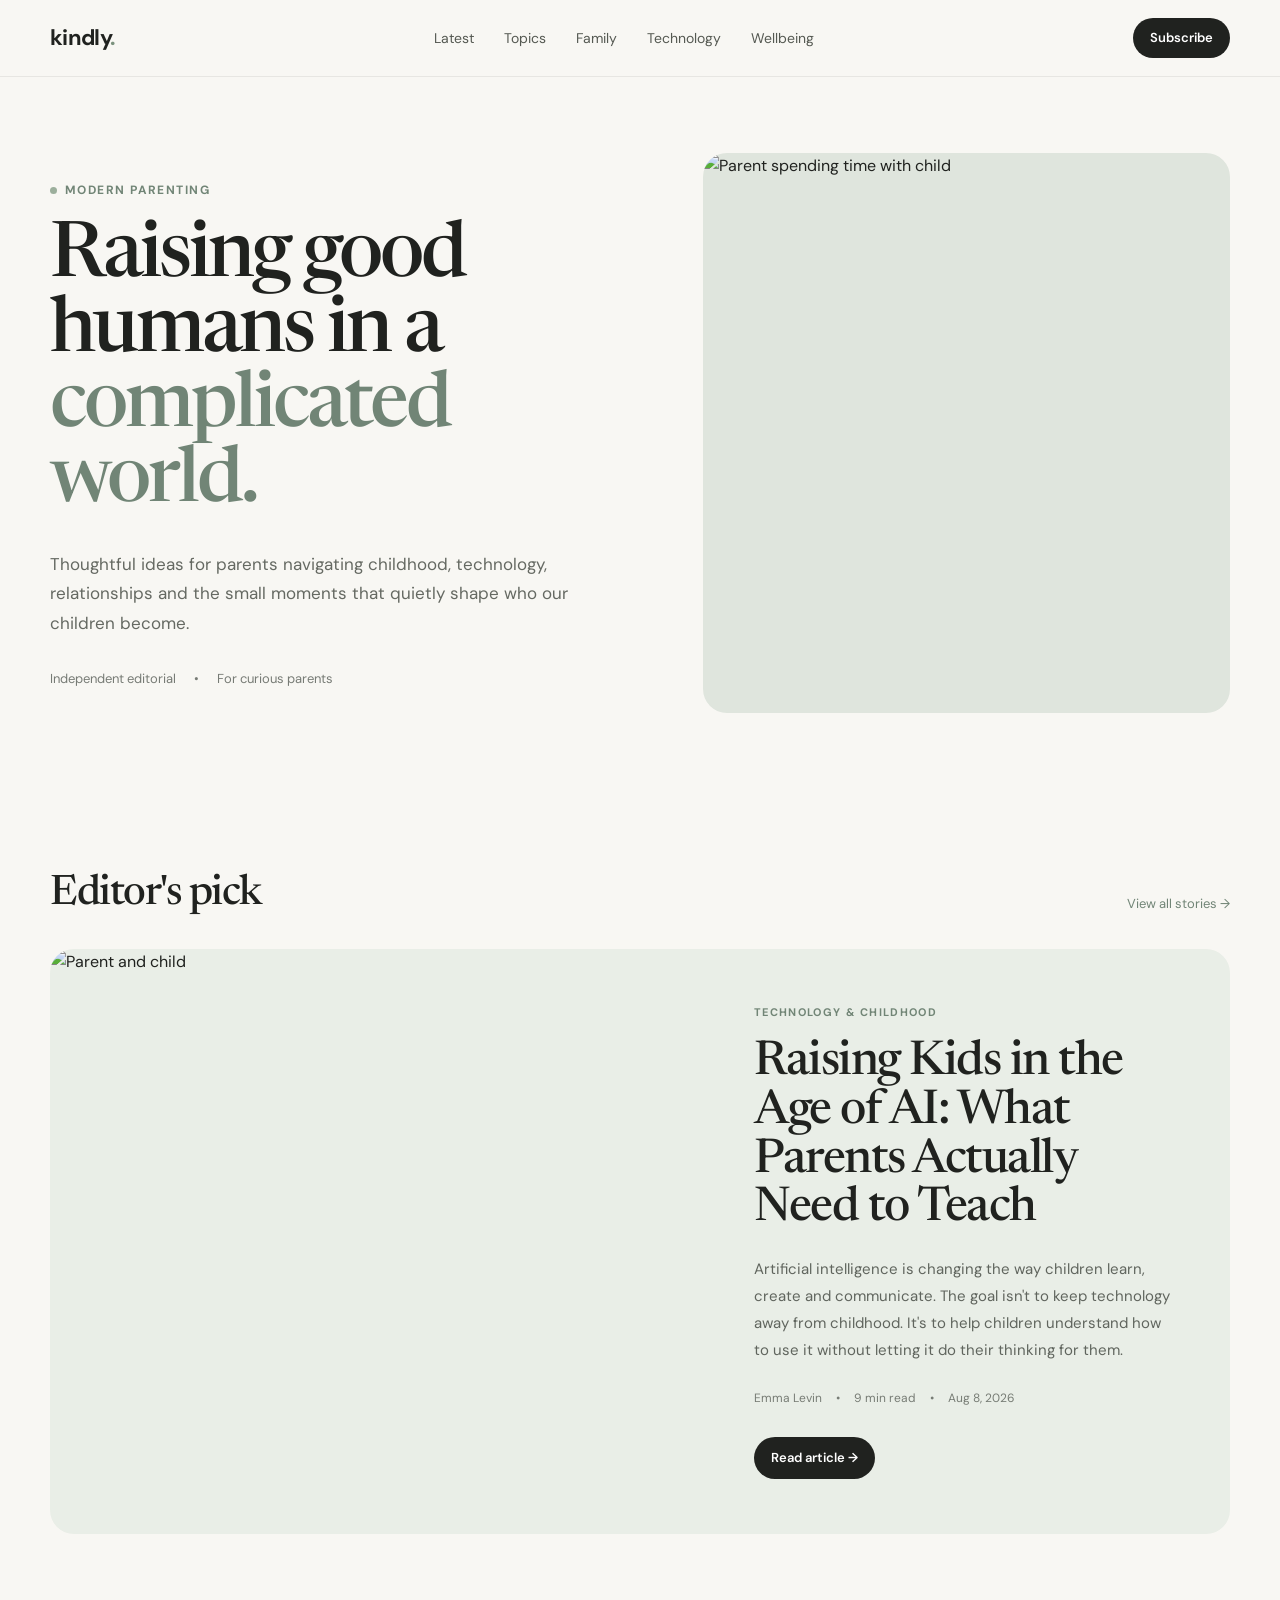
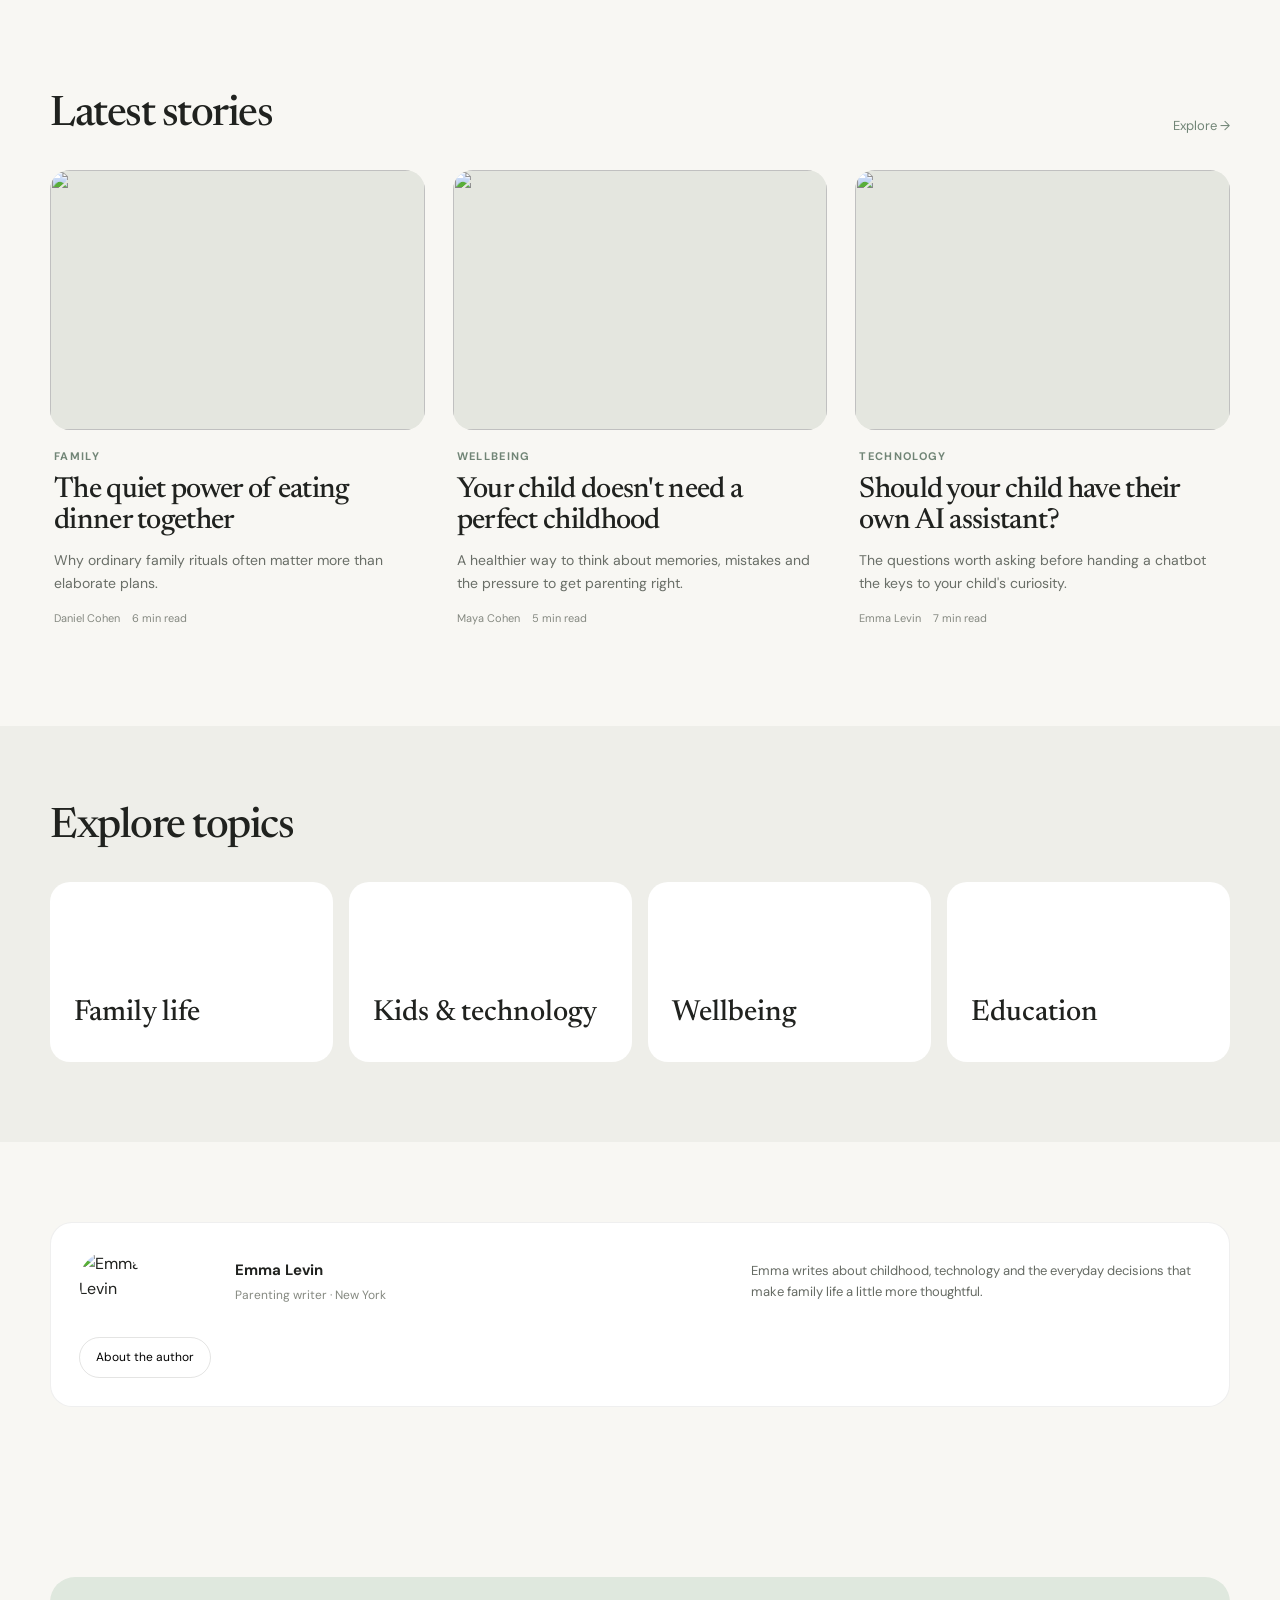
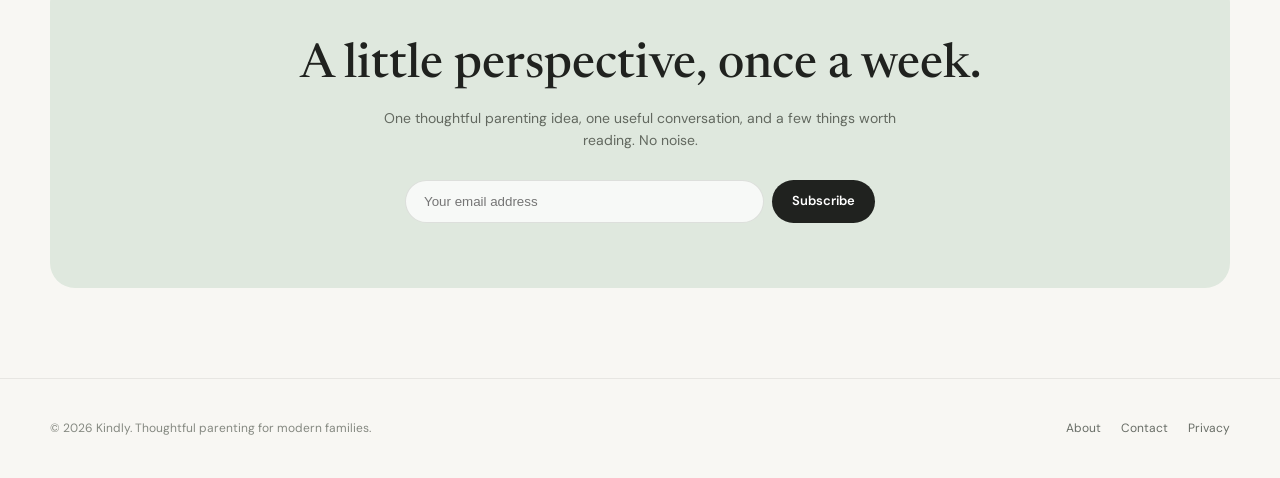
==== index.html @ 6611c7f2 "Update index.html" ====
<!DOCTYPE html>
<html lang="en">
<head>
<meta charset="UTF-8">
<meta name="viewport" content="width=device-width, initial-scale=1.0">

<title>Kindly — Modern Parenting</title>

<link rel="preconnect" href="https://fonts.googleapis.com">
<link rel="preconnect" href="https://fonts.gstatic.com" crossorigin>

<link href="https://fonts.googleapis.com/css2?family=DM+Sans:wght@400;500;600;700&family=Newsreader:opsz,wght@6..72,400;6..72,500;6..72,600&display=swap" rel="stylesheet">

<link rel="stylesheet" href="style.css" />

   
</head>

<body>

<!-- =====================================================
     HEADER
===================================================== -->

<header class="site-header">

    <div class="container header-inner">

        <a href="#" class="logo">
            kindly<span>.</span>
        </a>

        <nav class="main-nav">
            <a href="#latest">Latest</a>
            <a href="#topics">Topics</a>
            <a href="#family">Family</a>
            <a href="#technology">Technology</a>
            <a href="#wellbeing">Wellbeing</a>
        </nav>

        <div class="header-actions">

            <button class="subscribe-button"
                    onclick="document.querySelector('#newsletter').scrollIntoView({behavior:'smooth'})">
                Subscribe
            </button>

            <button class="menu-button" onclick="toggleMobileNav()" aria-label="Open navigation">
                ☰
            </button>

        </div>

    </div>

    <div class="mobile-nav" id="mobileNav">

        <div class="container">
            <a href="#latest">Latest</a>
            <a href="#topics">Topics</a>
            <a href="#family">Family</a>
            <a href="#technology">Technology</a>
            <a href="#wellbeing">Wellbeing</a>
        </div>

    </div>

</header>


<!-- =====================================================
     HERO
===================================================== -->

<main>

<section class="hero">

    <div class="container hero-grid">

        <div>

            <div class="eyebrow">
                Modern parenting
            </div>

            <h1>
                Raising good humans in a <em>complicated world.</em>
            </h1>

            <p class="hero-description">
                Thoughtful ideas for parents navigating childhood,
                technology, relationships and the small moments that
                quietly shape who our children become.
            </p>

            <div class="hero-meta">
                <span>Independent editorial</span>
                <span>•</span>
                <span>For curious parents</span>
            </div>

        </div>

        <div class="hero-image">

            <img
                src="https://images.unsplash.com/photo-1491013516836-7db643ee125a?auto=format&fit=crop&w=1200&q=85"
                alt="Parent spending time with child"
            >

        </div>

    </div>

</section>


<!-- =====================================================
     FEATURED
===================================================== -->

<section class="section" id="latest">

    <div class="container">

        <div class="section-header">

            <h2 class="section-title">
                Editor's pick
            </h2>

            <a href="#" class="section-link">
                View all stories →
            </a>

        </div>


        <article class="featured">

            <div class="featured-image">

                <img
                    src="https://images.unsplash.com/photo-1504159506876-f8338247a14a?auto=format&fit=crop&w=1200&q=85"
                    alt="Parent and child"
                >

            </div>

            <div class="featured-content">

                <div class="category">
                    Technology & Childhood
                </div>

                <h2>
                    Raising Kids in the Age of AI:
                    What Parents Actually Need to Teach
                </h2>

                <p>
                    Artificial intelligence is changing the way children
                    learn, create and communicate. The goal isn't to keep
                    technology away from childhood. It's to help children
                    understand how to use it without letting it do their
                    thinking for them.
                </p>

                <div class="article-meta">
                    <span>Emma Levin</span>
                    <span>•</span>
                    <span>9 min read</span>
                    <span>•</span>
                    <span>Aug 8, 2026</span>
                </div>

                <a href="#article" class="read-link">
                    Read article →
                </a>

            </div>

        </article>

    </div>

</section>


<!-- =====================================================
     LATEST ARTICLES
===================================================== -->

<section class="section">

    <div class="container">

        <div class="section-header">

            <h2 class="section-title">
                Latest stories
            </h2>

            <a href="#" class="section-link">
                Explore →
            </a>

        </div>


        <div class="article-grid">

            <article class="article-card">

                <div class="card-image">
                    <img
                        src="https://images.unsplash.com/photo-1472162072942-cd5147eb3902?auto=format&fit=crop&w=900&q=80"
                        alt=""
                    >
                </div>

                <div class="card-content">

                    <div class="category">
                        Family
                    </div>

                    <h3>
                        The quiet power of eating dinner together
                    </h3>

                    <p>
                        Why ordinary family rituals often matter more
                        than elaborate plans.
                    </p>

                    <div class="card-meta">
                        <span>Daniel Cohen</span>
                        <span>6 min read</span>
                    </div>

                </div>

            </article>


            <article class="article-card">

                <div class="card-image">
                    <img
                        src="https://images.unsplash.com/photo-1503454537195-1dcabb73ffb9?auto=format&fit=crop&w=900&q=80"
                        alt=""
                    >
                </div>

                <div class="card-content">

                    <div class="category">
                        Wellbeing
                    </div>

                    <h3>
                        Your child doesn't need a perfect childhood
                    </h3>

                    <p>
                        A healthier way to think about memories,
                        mistakes and the pressure to get parenting right.
                    </p>

                    <div class="card-meta">
                        <span>Maya Cohen</span>
                        <span>5 min read</span>
                    </div>

                </div>

            </article>


            <article class="article-card">

                <div class="card-image">
                    <img
                        src="https://images.unsplash.com/photo-1492725764893-90b379c2b6e7?auto=format&fit=crop&w=900&q=80"
                        alt=""
                    >
                </div>

                <div class="card-content">

                    <div class="category">
                        Technology
                    </div>

                    <h3>
                        Should your child have their own AI assistant?
                    </h3>

                    <p>
                        The questions worth asking before handing a
                        chatbot the keys to your child's curiosity.
                    </p>

                    <div class="card-meta">
                        <span>Emma Levin</span>
                        <span>7 min read</span>
                    </div>

                </div>

            </article>

        </div>

    </div>

</section>


<!-- =====================================================
     TOPICS
===================================================== -->

<section class="section topic-section" id="topics">

    <div class="container">

        <div class="section-header">

            <h2 class="section-title">
                Explore topics
            </h2>

        </div>

        <div class="topic-grid">

            <a href="#" class="topic" id="family">
                <h3>Family life</h3>
            </a>

            <a href="#" class="topic" id="technology">
                <h3>Kids & technology</h3>
            </a>

            <a href="#" class="topic" id="wellbeing">
                <h3>Wellbeing</h3>
            </a>

            <a href="#" class="topic">
                <h3>Education</h3>
            </a>

        </div>

    </div>

</section>


<!-- =====================================================
     AUTHOR
===================================================== -->

<section class="author-section">

    <div class="container">

        <div class="author-box">

            <img
                class="author-avatar"
                src="https://images.unsplash.com/photo-1494790108377-be9c29b29330?auto=format&fit=crop&w=200&q=80"
                alt="Emma Levin"
            >

            <div class="author-info">

                <strong>Emma Levin</strong>

                <span>
                    Parenting writer · New York
                </span>

            </div>

            <p>
                Emma writes about childhood, technology and the
                everyday decisions that make family life a little
                more thoughtful.
            </p>

            <button class="author-button">
                About the author
            </button>

        </div>

    </div>

</section>


<!-- =====================================================
     NEWSLETTER
===================================================== -->

<section class="newsletter" id="newsletter">

    <div class="container">

        <div class="newsletter-box">

            <h2>
                A little perspective,
                once a week.
            </h2>

            <p>
                One thoughtful parenting idea, one useful conversation,
                and a few things worth reading. No noise.
            </p>

            <form class="newsletter-form"
                  onsubmit="subscribe(event)">

                <input
                    type="email"
                    placeholder="Your email address"
                    required
                >

                <button type="submit">
                    Subscribe
                </button>

            </form>

        </div>

    </div>

</section>



</main>


<!-- =====================================================
     FOOTER
===================================================== -->

<footer>

    <div class="container footer-inner">

        <span>
            © 2026 Kindly. Thoughtful parenting for modern families.
        </span>

        <div class="footer-links">
            <a href="#">About</a>
            <a href="#">Contact</a>
            <a href="#">Privacy</a>
        </div>

    </div>

</footer>

<script>

/* =========================================================
   MOBILE NAV
========================================================= */

function toggleMobileNav() {

    const nav = document.getElementById("mobileNav");

    if (nav.style.display === "block") {
        nav.style.display = "none";
    } else {
        nav.style.display = "block";
    }
}


/* Close mobile navigation after clicking */

document.querySelectorAll(".mobile-nav a").forEach(link => {

    link.addEventListener("click", () => {

        document.getElementById("mobileNav").style.display = "none";

    });

});


/* =========================================================
   NEWSLETTER
========================================================= */

function subscribe(event) {

    event.preventDefault();

    const email = event.target.querySelector("input").value;

    if (!email) return;

    alert(
        "You're on the list. Welcome to Kindly."
    );

    event.target.reset();

}


/* =========================================================
   ARTICLE NAVIGATION
========================================================= */

document.querySelectorAll('a[href="#article"]').forEach(link => {

    link.addEventListener("click", event => {

        event.preventDefault();

        document.querySelector("#article").scrollIntoView({
            behavior: "smooth"
        });

    });

});


/* =========================================================
   HEADER SHADOW
========================================================= */

window.addEventListener("scroll", () => {

    const header = document.querySelector(".site-header");

    if (window.scrollY > 10) {

        header.style.boxShadow =
            "0 8px 30px rgba(25,30,25,.05)";

    } else {

        header.style.boxShadow = "none";

    }

});

</script>

</body>
</html>
---- style.css ----
/* =========================================================
   RESET
========================================================= */

* {
    box-sizing: border-box;
    margin: 0;
    padding: 0;
}

html {
    scroll-behavior: smooth;
}

body {
    background: #f8f7f3;
    color: #20221f;
    font-family: "DM Sans", sans-serif;
    line-height: 1.6;
}

img {
    display: block;
    width: 100%;
}

a {
    color: inherit;
    text-decoration: none;
}

button {
    font: inherit;
}

.container {
    width: min(1180px, calc(100% - 48px));
    margin: 0 auto;
}

/* =========================================================
   HEADER
========================================================= */

.site-header {
    position: sticky;
    top: 0;
    z-index: 1000;

    width: 100%;

    background: rgba(248, 247, 243, .94);
    backdrop-filter: blur(18px);
    -webkit-backdrop-filter: blur(18px);

    border-bottom: 1px solid rgba(32, 34, 31, .08);
}

.header-inner {
    min-height: 76px;

    display: flex;
    align-items: center;
    justify-content: space-between;
    gap: 30px;
}

.logo {
    font-size: 22px;
    font-weight: 700;
    letter-spacing: -0.7px;
    flex-shrink: 0;
}

.logo span {
    color: #7b927d;
}

.main-nav {
    display: flex;
    align-items: center;
    justify-content: center;
    gap: 30px;
}

.main-nav a {
    font-size: 14px;
    color: #555952;
    transition: color .2s ease;
}

.main-nav a:hover {
    color: #20221f;
}

.header-actions {
    display: flex;
    align-items: center;
    gap: 10px;
}

.subscribe-button {
    border: 0;
    background: #20221f;
    color: white;

    padding: 10px 17px;
    border-radius: 999px;

    font-size: 13px;
    font-weight: 600;

    cursor: pointer;
}

.menu-button {
    display: none;

    width: 42px;
    height: 42px;

    border: 1px solid rgba(32,34,31,.12);
    background: white;
    border-radius: 50%;

    cursor: pointer;
}

/* =========================================================
   MOBILE NAV
========================================================= */

.mobile-nav {
    display: none;

    padding: 12px 0 20px;
    border-top: 1px solid rgba(32,34,31,.06);
}

.mobile-nav a {
    display: block;
    padding: 12px 0;

    font-size: 15px;
    color: #4e524d;

    border-bottom: 1px solid rgba(32,34,31,.06);
}

/* =========================================================
   HERO
========================================================= */

.hero {
    padding: 76px 0 80px;
}

.hero-grid {
    display: grid;
    grid-template-columns: 1.05fr .95fr;
    gap: 70px;
    align-items: center;
}

.eyebrow {
    display: inline-flex;
    align-items: center;
    gap: 8px;

    color: #718576;
    font-size: 12px;
    font-weight: 700;
    letter-spacing: .12em;
    text-transform: uppercase;

    margin-bottom: 20px;
}

.eyebrow::before {
    content: "";
    width: 7px;
    height: 7px;
    background: #9caf9c;
    border-radius: 50%;
}

.hero h1 {
    max-width: 700px;

    font-family: "Newsreader", serif;
    font-size: clamp(52px, 6vw, 82px);
    line-height: .98;
    font-weight: 500;
    letter-spacing: -3px;
}

.hero h1 em {
    color: #718576;
    font-style: normal;
}

.hero-description {
    max-width: 570px;

    margin-top: 28px;

    color: #656962;
    font-size: 17px;
    line-height: 1.75;
}

.hero-meta {
    display: flex;
    align-items: center;
    gap: 18px;

    margin-top: 30px;
}

.hero-meta span {
    font-size: 13px;
    color: #777b75;
}

.hero-image {
    height: 560px;
    overflow: hidden;
    border-radius: 24px;
    background: #dfe5dd;
}

.hero-image img {
    width: 100%;
    height: 100%;
    object-fit: cover;
}

/* =========================================================
   SECTION
========================================================= */

.section {
    padding: 80px 0;
}

.section-header {
    display: flex;
    justify-content: space-between;
    align-items: end;

    margin-bottom: 34px;
}

.section-title {
    font-family: "Newsreader", serif;
    font-size: 42px;
    line-height: 1;
    font-weight: 500;
    letter-spacing: -1.5px;
}

.section-link {
    font-size: 13px;
    color: #718576;
}

/* =========================================================
   FEATURED ARTICLE
========================================================= */

.featured {
    display: grid;
    grid-template-columns: 1.1fr .9fr;

    background: #e9eee7;
    border-radius: 24px;
    overflow: hidden;
}

.featured-image {
    min-height: 470px;
}

.featured-image img {
    width: 100%;
    height: 100%;
    object-fit: cover;
}

.featured-content {
    padding: 55px;
    display: flex;
    flex-direction: column;
    justify-content: center;
}

.category {
    color: #718576;

    font-size: 11px;
    font-weight: 700;
    letter-spacing: .12em;
    text-transform: uppercase;
}

.featured-content h2 {
    margin-top: 17px;

    font-family: "Newsreader", serif;
    font-size: 48px;
    line-height: 1.02;
    font-weight: 500;
    letter-spacing: -1.5px;
}

.featured-content p {
    margin-top: 22px;

    color: #60655e;
    font-size: 15px;
    line-height: 1.8;
}

.article-meta {
    display: flex;
    align-items: center;
    gap: 14px;

    margin-top: 25px;

    font-size: 12px;
    color: #777c75;
}

.read-link {
    display: inline-flex;
    align-items: center;

    margin-top: 28px;

    width: fit-content;

    padding: 11px 17px;

    background: #20221f;
    color: white;

    border-radius: 999px;

    font-size: 13px;
    font-weight: 600;
}

/* =========================================================
   ARTICLE GRID
========================================================= */

.article-grid {
    display: grid;
    grid-template-columns: repeat(3, 1fr);
    gap: 28px;
}

.article-card {
    cursor: pointer;
}

.card-image {
    height: 260px;

    overflow: hidden;
    border-radius: 20px;

    background: #e4e6df;
}

.card-image img {
    height: 100%;
    object-fit: cover;

    transition: transform .45s ease;
}

.article-card:hover .card-image img {
    transform: scale(1.035);
}

.card-content {
    padding: 18px 4px;
}

.card-content h3 {
    margin-top: 9px;

    font-family: "Newsreader", serif;
    font-size: 29px;
    line-height: 1.08;
    font-weight: 500;
    letter-spacing: -.7px;
}

.card-content p {
    margin-top: 11px;

    color: #696e67;
    font-size: 14px;
    line-height: 1.7;
}

.card-meta {
    display: flex;
    gap: 12px;

    margin-top: 14px;

    color: #858981;
    font-size: 11px;
}

/* =========================================================
   TOPICS
========================================================= */

.topic-section {
    background: #eeeee9;
}

.topic-grid {
    display: grid;
    grid-template-columns: repeat(4, 1fr);
    gap: 16px;
}

.topic {
    min-height: 180px;

    display: flex;
    align-items: end;

    padding: 24px;

    border-radius: 20px;

    background: white;

    transition:
        transform .2s ease,
        box-shadow .2s ease;
}

.topic:hover {
    transform: translateY(-3px);
    box-shadow: 0 12px 30px rgba(30,35,30,.07);
}

.topic h3 {
    font-family: "Newsreader", serif;
    font-size: 29px;
    font-weight: 500;
}

/* =========================================================
   AUTHOR STRIP
========================================================= */

.author-section {
    padding: 80px 0;
}

.author-box {
    display: grid;
    grid-template-columns: auto 1fr auto;

    align-items: center;
    gap: 24px;

    padding: 28px;

    background: white;
    border: 1px solid rgba(32,34,31,.07);

    border-radius: 22px;
}

.author-avatar {
    width: 62px;
    height: 62px;

    border-radius: 50%;

    object-fit: cover;
}

.author-info strong {
    display: block;

    font-size: 15px;
}

.author-info span {
    display: block;

    margin-top: 4px;

    color: #858981;
    font-size: 12px;
}

.author-box p {
    max-width: 450px;

    color: #666b64;
    font-size: 13px;
}

.author-button {
    padding: 10px 16px;

    border: 1px solid rgba(32,34,31,.12);
    background: transparent;

    border-radius: 999px;

    font-size: 12px;
}

/* =========================================================
   NEWSLETTER
========================================================= */

.newsletter {
    padding: 90px 0;
}

.newsletter-box {
    padding: 65px;

    background: #dfe8de;

    border-radius: 25px;

    text-align: center;
}

.newsletter-box h2 {
    font-family: "Newsreader", serif;
    font-size: 48px;
    line-height: 1;
    font-weight: 500;
}

.newsletter-box p {
    max-width: 520px;

    margin: 17px auto 0;

    color: #62685f;
    font-size: 14px;
}

.newsletter-form {
    max-width: 470px;

    display: flex;
    gap: 8px;

    margin: 28px auto 0;
}

.newsletter-form input {
    flex: 1;

    min-width: 0;

    border: 1px solid rgba(32,34,31,.12);

    background: rgba(255,255,255,.75);

    border-radius: 999px;

    padding: 13px 18px;

    outline: none;
}

.newsletter-form button {
    border: 0;

    padding: 0 20px;

    background: #20221f;
    color: white;

    border-radius: 999px;

    font-size: 13px;
    font-weight: 600;

    cursor: pointer;
}

/* =========================================================
   FOOTER
========================================================= */

footer {
    padding: 40px 0;

    border-top: 1px solid rgba(32,34,31,.08);
}

.footer-inner {
    display: flex;
    justify-content: space-between;
    align-items: center;
}

.footer-inner span {
    color: #858981;
    font-size: 12px;
}

.footer-links {
    display: flex;
    gap: 20px;
}

.footer-links a {
    color: #686d66;
    font-size: 12px;
}

/* =========================================================
   ARTICLE PAGE
========================================================= */

.article-page {
    max-width: 860px;
    margin: 0 auto;

    padding: 80px 0 100px;
}

.article-header {
    text-align: center;
}

.article-header h1 {
    margin-top: 18px;

    font-family: "Newsreader", serif;
    font-size: clamp(48px, 7vw, 76px);
    line-height: .98;
    font-weight: 500;

    letter-spacing: -2.5px;
}

.article-subtitle {
    max-width: 680px;

    margin: 24px auto 0;

    color: #666b64;

    font-size: 18px;
    line-height: 1.75;
}

.article-byline {
    display: flex;
    align-items: center;
    justify-content: center;

    gap: 12px;

    margin-top: 30px;
}

.article-byline img {
    width: 40px;
    height: 40px;

    border-radius: 50%;
    object-fit: cover;
}

.article-byline-text {
    text-align: left;
}

.article-byline-text strong {
    display: block;
    font-size: 13px;
}

.article-byline-text span {
    display: block;
    color: #858981;
    font-size: 11px;
}

.article-hero {
    height: 520px;

    margin-top: 55px;

    overflow: hidden;

    border-radius: 25px;
}

.article-hero img {
    width: 100%;
    height: 100%;
    object-fit: cover;
}

.article-body {
    max-width: 690px;
    margin: 65px auto 0;
}

.article-body p {
    margin-bottom: 27px;

    font-size: 17px;
    line-height: 1.9;

    color: #3e423d;
}

.article-body h2 {
    margin: 60px 0 22px;

    font-family: "Newsreader", serif;
    font-size: 39px;
    line-height: 1.05;
    font-weight: 500;
}

.article-body h3 {
    margin: 38px 0 14px;

    font-size: 19px;
}

.article-body ul {
    margin: 22px 0 30px;
    padding-left: 22px;
}

.article-body li {
    margin: 10px 0;

    font-size: 16px;
    line-height: 1.75;
}

.pull-quote {
    margin: 50px -50px;

    padding: 35px 40px;

    border-top: 1px solid #cfd4cd;
    border-bottom: 1px solid #cfd4cd;

    font-family: "Newsreader", serif;
    font-size: 32px;
    line-height: 1.25;

    color: #647866;
}

.tip-box {
    margin: 40px 0;

    padding: 28px;

    background: #edf1eb;

    border-radius: 18px;
}

.tip-box strong {
    display: block;

    margin-bottom: 9px;

    font-size: 13px;
    color: #5f7562;

    text-transform: uppercase;
    letter-spacing: .08em;
}

.tip-box p {
    margin: 0;

    font-size: 15px;
}

.age-grid {
    display: grid;
    grid-template-columns: repeat(3, 1fr);
    gap: 14px;

    margin: 28px 0 40px;
}

.age-card {
    padding: 20px;

    background: #f1f1ed;

    border-radius: 17px;
}

.age-card strong {
    display: block;
    margin-bottom: 8px;
}

.age-card p {
    margin: 0;

    font-size: 13px;
    line-height: 1.65;
}

.article-end {
    margin-top: 70px;
    padding-top: 35px;

    border-top: 1px solid #d7dad4;

    color: #72776f;
    font-size: 13px;
}

/* =========================================================
   RELATED
========================================================= */

.related {
    margin-top: 80px;
    padding-top: 50px;

    border-top: 1px solid rgba(32,34,31,.08);
}

.related h2 {
    font-family: "Newsreader", serif;
    font-size: 36px;
    font-weight: 500;
}

.related-grid {
    display: grid;
    grid-template-columns: repeat(2, 1fr);
    gap: 25px;

    margin-top: 25px;
}

/* =========================================================
   RESPONSIVE
========================================================= */

@media (max-width: 900px) {

    .container {
        width: min(100% - 32px, 700px);
    }

    .main-nav {
        display: none;
    }

    .menu-button {
        display: block;
    }

    .hero {
        padding: 55px 0;
    }

    .hero-grid {
        grid-template-columns: 1fr;
        gap: 35px;
    }

    .hero h1 {
        letter-spacing: -2px;
    }

    .hero-image {
        height: 420px;
    }

    .featured {
        grid-template-columns: 1fr;
    }

    .featured-image {
        min-height: 340px;
    }

    .featured-content {
        padding: 35px;
    }

    .article-grid {
        grid-template-columns: 1fr 1fr;
    }

    .topic-grid {
        grid-template-columns: 1fr 1fr;
    }

    .author-box {
        grid-template-columns: auto 1fr;
    }

    .author-button {
        grid-column: 2;
        width: fit-content;
    }

    .article-page {
        width: min(100% - 32px, 700px);
        padding-top: 55px;
    }

    .article-hero {
        height: 400px;
    }

    .pull-quote {
        margin-left: 0;
        margin-right: 0;
    }
}

@media (max-width: 600px) {

    .header-inner {
        min-height: 68px;
    }

    .subscribe-button {
        display: none;
    }

    .hero h1 {
        font-size: 53px;
    }

    .hero-description {
        font-size: 15px;
    }

    .hero-image {
        height: 330px;
        border-radius: 20px;
    }

    .section {
        padding: 60px 0;
    }

    .section-title {
        font-size: 36px;
    }

    .featured-content {
        padding: 28px;
    }

    .featured-content h2 {
        font-size: 39px;
    }

    .article-grid {
        grid-template-columns: 1fr;
    }

    .card-image {
        height: 280px;
    }

    .topic-grid {
        grid-template-columns: 1fr;
    }

    .topic {
        min-height: 140px;
    }

    .author-box {
        grid-template-columns: auto 1fr;
    }

    .author-box p {
        grid-column: 1 / -1;
    }

    .newsletter-box {
        padding: 40px 22px;
    }

    .newsletter-box h2 {
        font-size: 39px;
    }

    .newsletter-form {
        flex-direction: column;
    }

    .newsletter-form input,
    .newsletter-form button {
        min-height: 46px;
    }

    .footer-inner {
        flex-direction: column;
        gap: 18px;
    }

    .article-header h1 {
        font-size: 48px;
        letter-spacing: -1.7px;
    }

    .article-subtitle {
        font-size: 16px;
    }

    .article-hero {
        height: 300px;
        margin-top: 40px;
        border-radius: 20px;
    }

    .article-body {
        margin-top: 45px;
    }

    .article-body p {
        font-size: 16px;
    }

    .article-body h2 {
        font-size: 34px;
        margin-top: 48px;
    }

    .pull-quote {
        font-size: 27px;
        padding: 28px 0;
    }

    .age-grid {
        grid-template-columns: 1fr;
    }

    .related-grid {
        grid-template-columns: 1fr;
    }
}
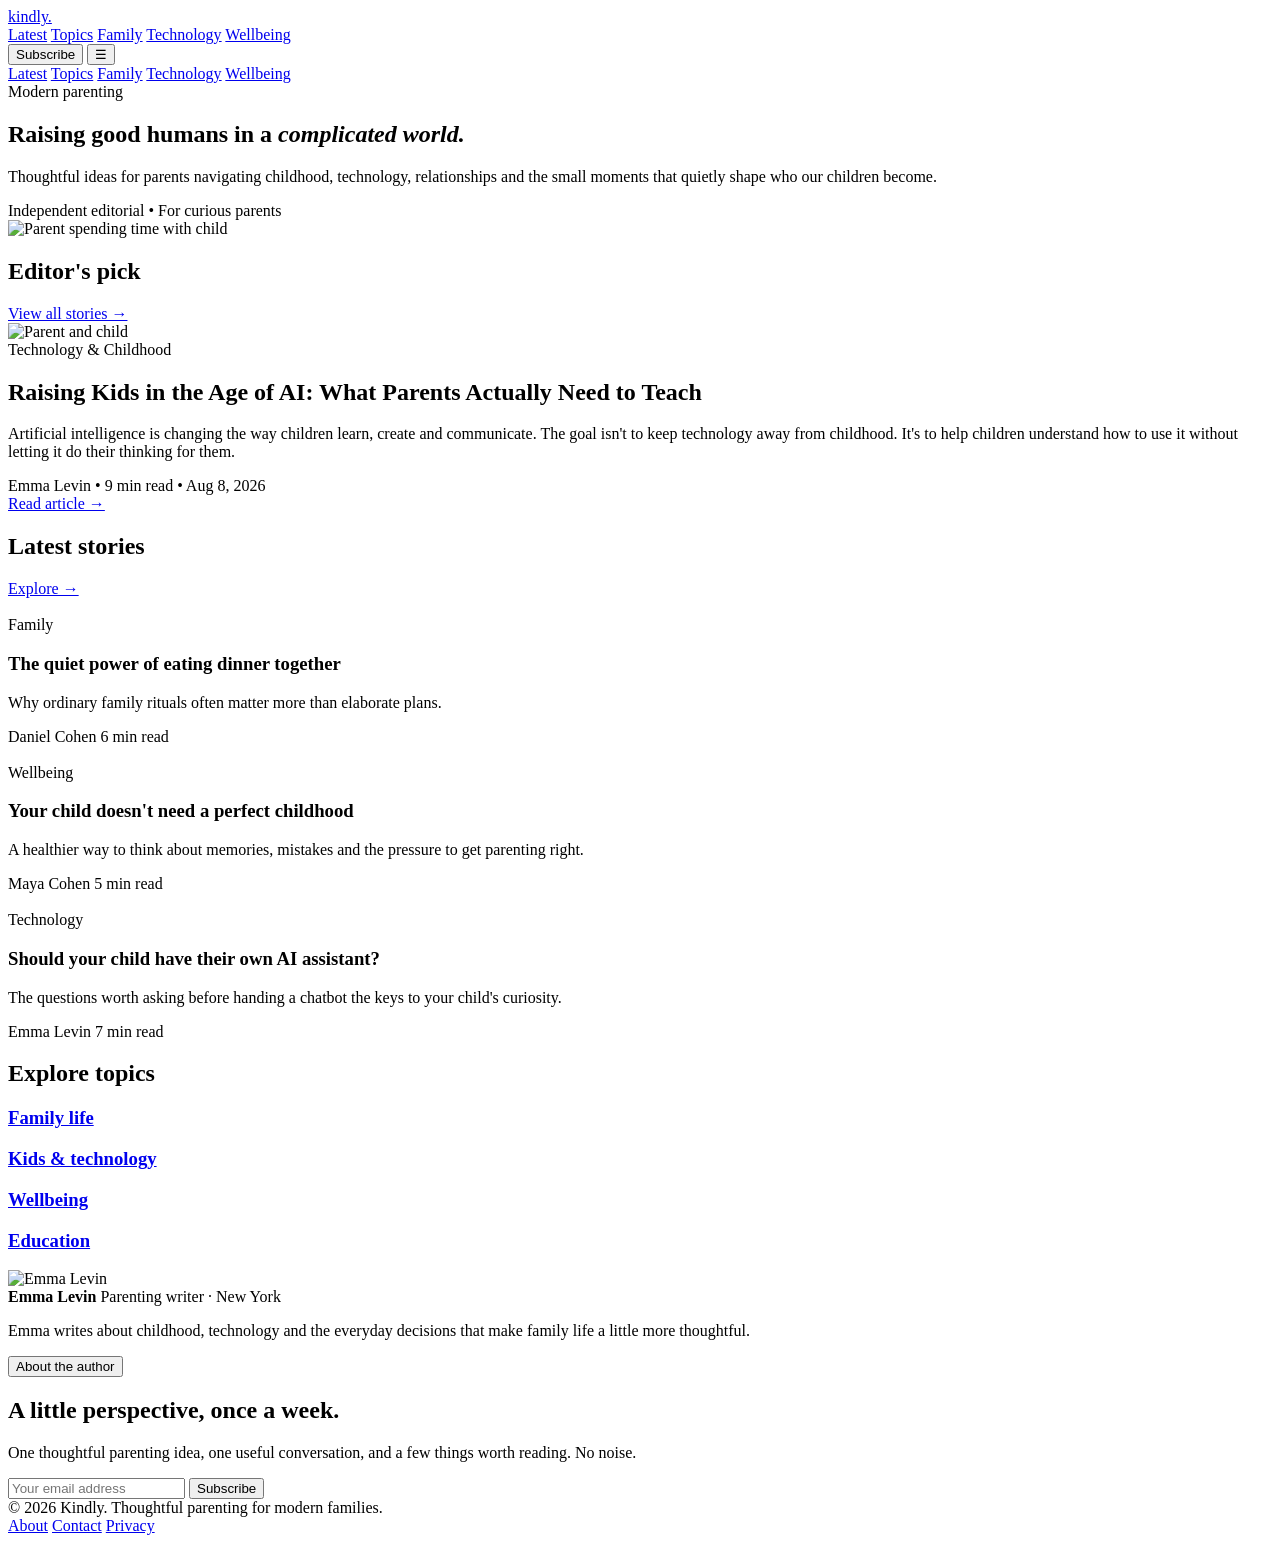
==== commit 9719900c: "Update index.html" ====
--- a/index.html
+++ b/index.html
@@ -11,7 +11,8 @@
 
 <link href="https://fonts.googleapis.com/css2?family=DM+Sans:wght@400;500;600;700&family=Newsreader:opsz,wght@6..72,400;6..72,500;6..72,600&display=swap" rel="stylesheet">
 
-<link rel="stylesheet" href="style.css" />
+<link rel="stylesheet" href="global.css" />
+<link rel="stylesheet" href="blog.css" />
 
    
 </head>
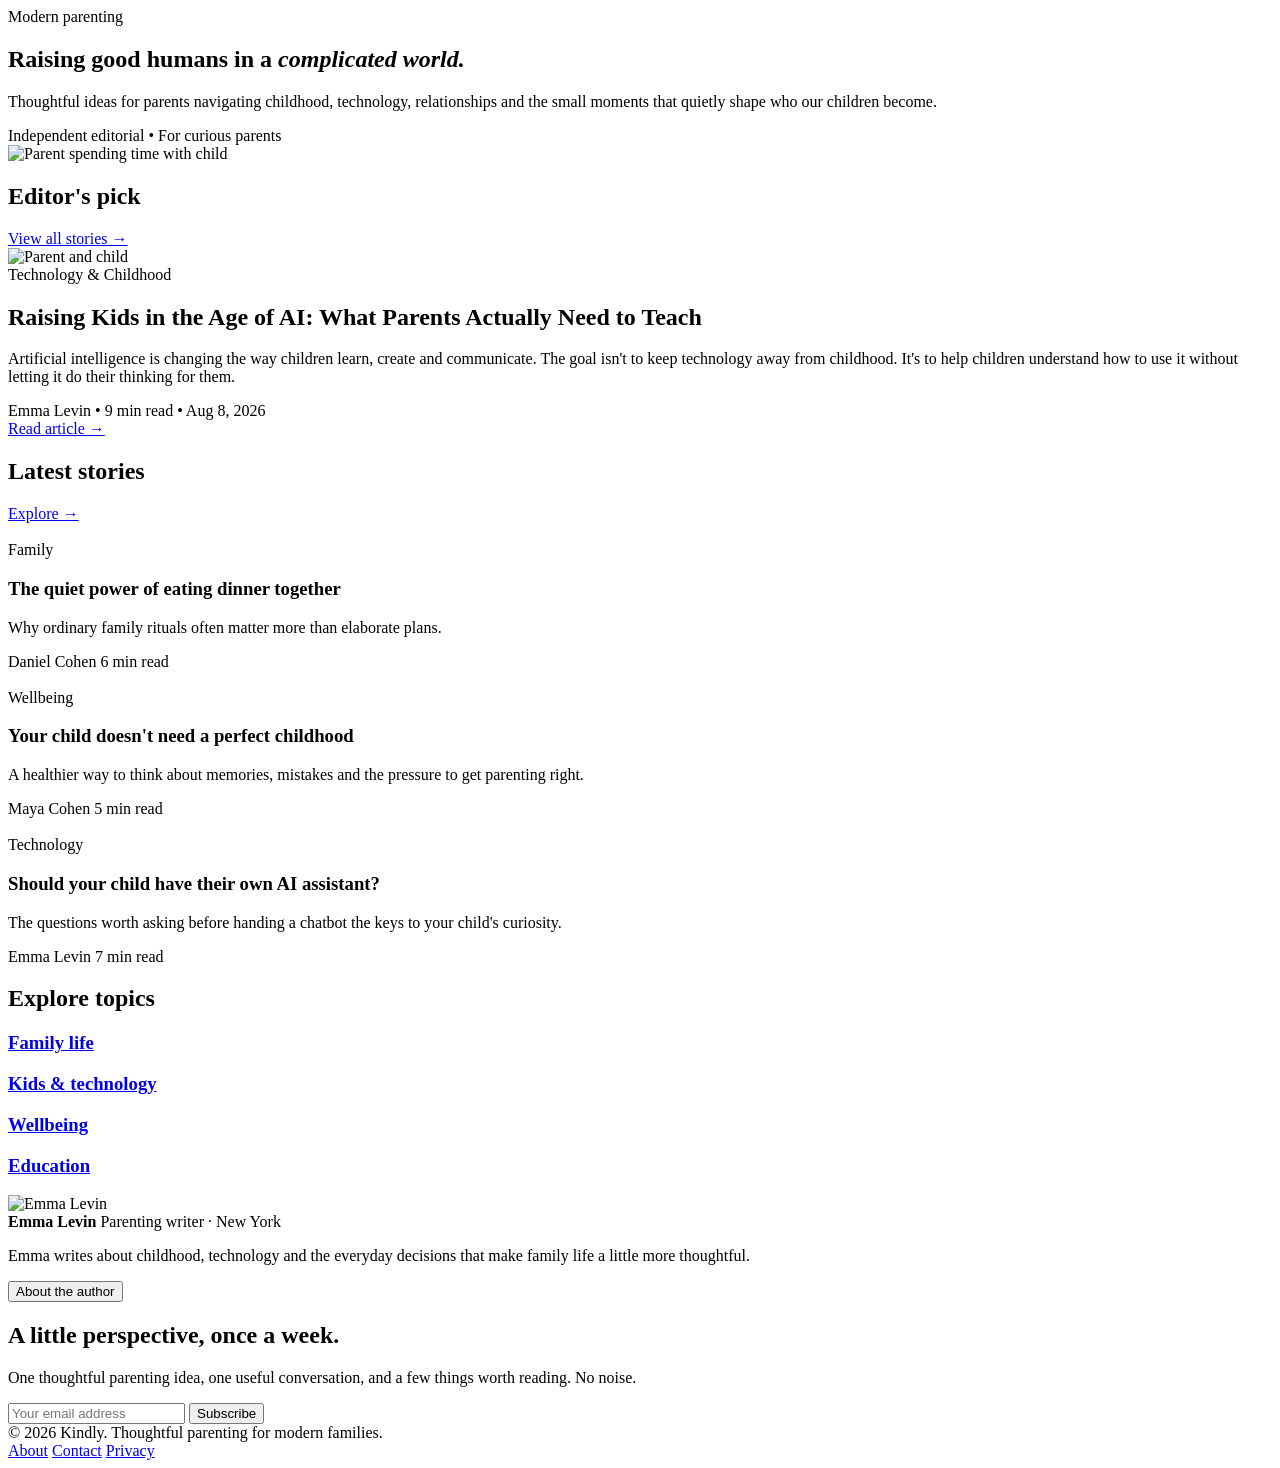
==== commit 7a90ba0e: "Update index.html" ====
--- a/index.html
+++ b/index.html
@@ -23,50 +23,7 @@
      HEADER
 ===================================================== -->
 
-<header class="site-header">
-
-    <div class="container header-inner">
-
-        <a href="#" class="logo">
-            kindly<span>.</span>
-        </a>
-
-        <nav class="main-nav">
-            <a href="#latest">Latest</a>
-            <a href="#topics">Topics</a>
-            <a href="#family">Family</a>
-            <a href="#technology">Technology</a>
-            <a href="#wellbeing">Wellbeing</a>
-        </nav>
-
-        <div class="header-actions">
-
-            <button class="subscribe-button"
-                    onclick="document.querySelector('#newsletter').scrollIntoView({behavior:'smooth'})">
-                Subscribe
-            </button>
-
-            <button class="menu-button" onclick="toggleMobileNav()" aria-label="Open navigation">
-                ☰
-            </button>
-
-        </div>
-
-    </div>
-
-    <div class="mobile-nav" id="mobileNav">
-
-        <div class="container">
-            <a href="#latest">Latest</a>
-            <a href="#topics">Topics</a>
-            <a href="#family">Family</a>
-            <a href="#technology">Technology</a>
-            <a href="#wellbeing">Wellbeing</a>
-        </div>
-
-    </div>
-
-</header>
+<div id="site-header"></div>
 
 
 <!-- =====================================================
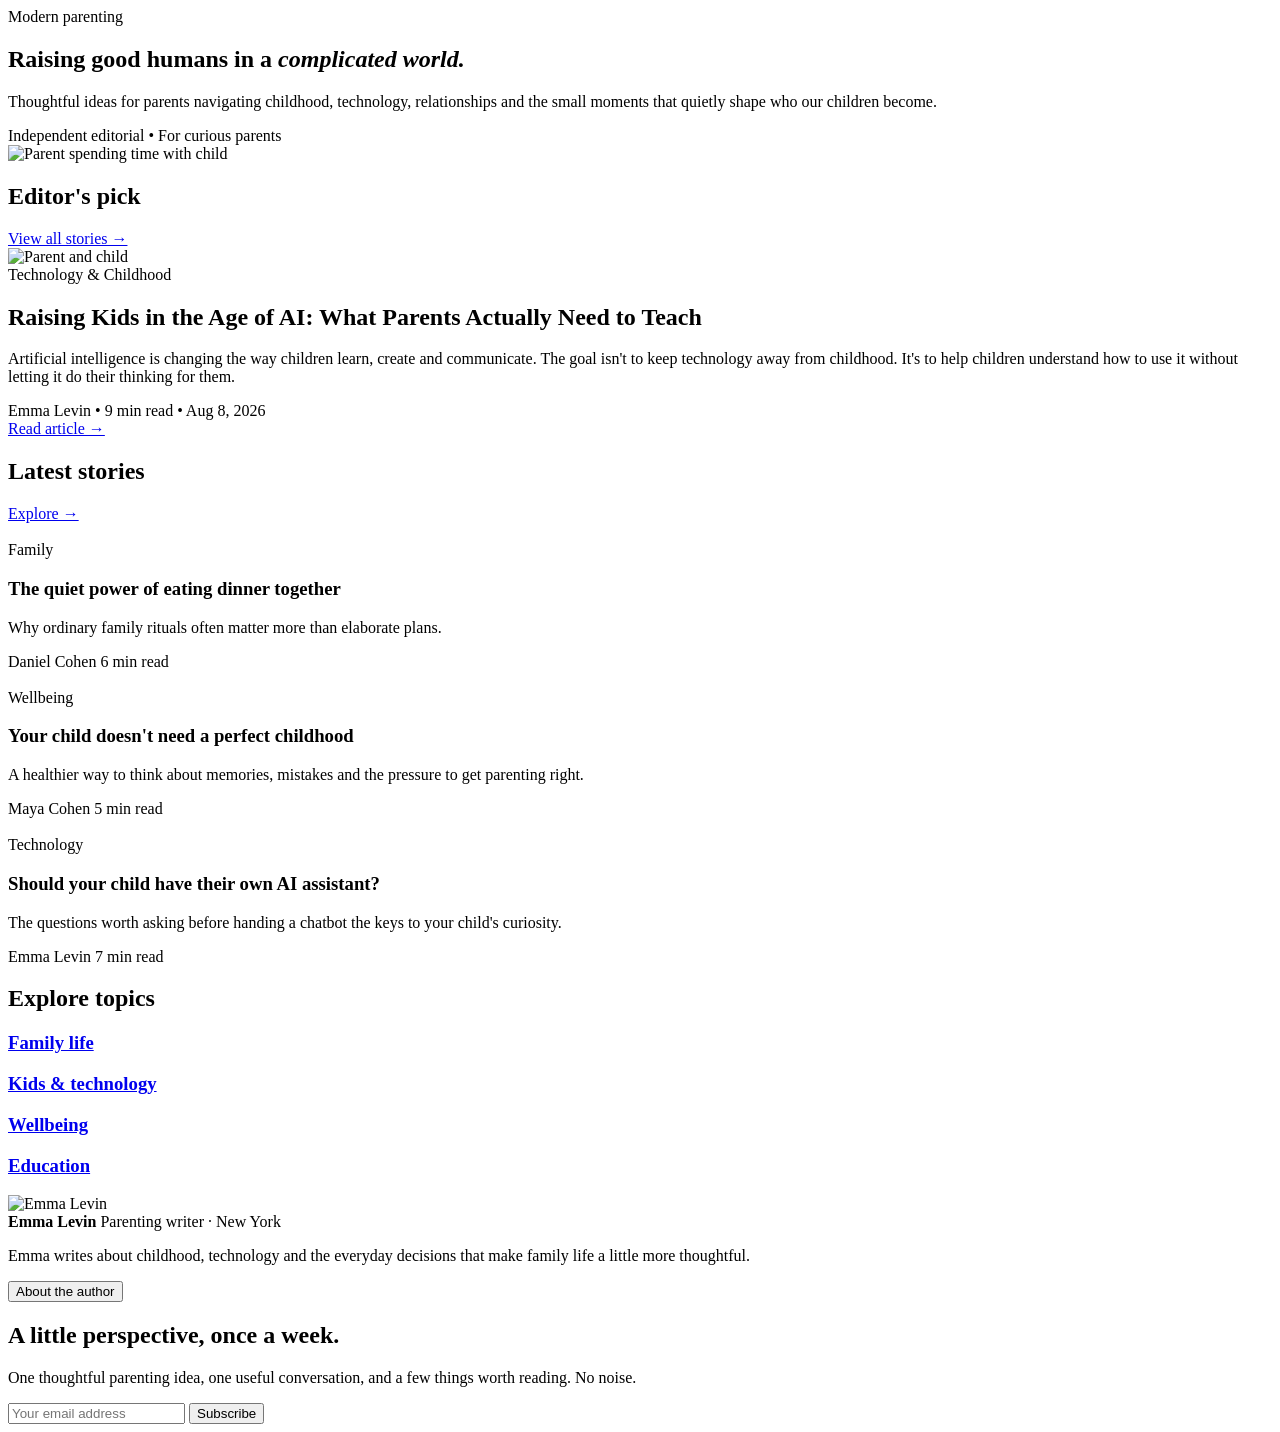
==== commit 1b656918: "Update index.html" ====
--- a/index.html
+++ b/index.html
@@ -411,23 +411,11 @@
      FOOTER
 ===================================================== -->
 
-<footer>
-
-    <div class="container footer-inner">
-
-        <span>
-            © 2026 Kindly. Thoughtful parenting for modern families.
-        </span>
-
-        <div class="footer-links">
-            <a href="#">About</a>
-            <a href="#">Contact</a>
-            <a href="#">Privacy</a>
-        </div>
-
-    </div>
-
-</footer>
+
+
+
+
+   
 
 <script>
 
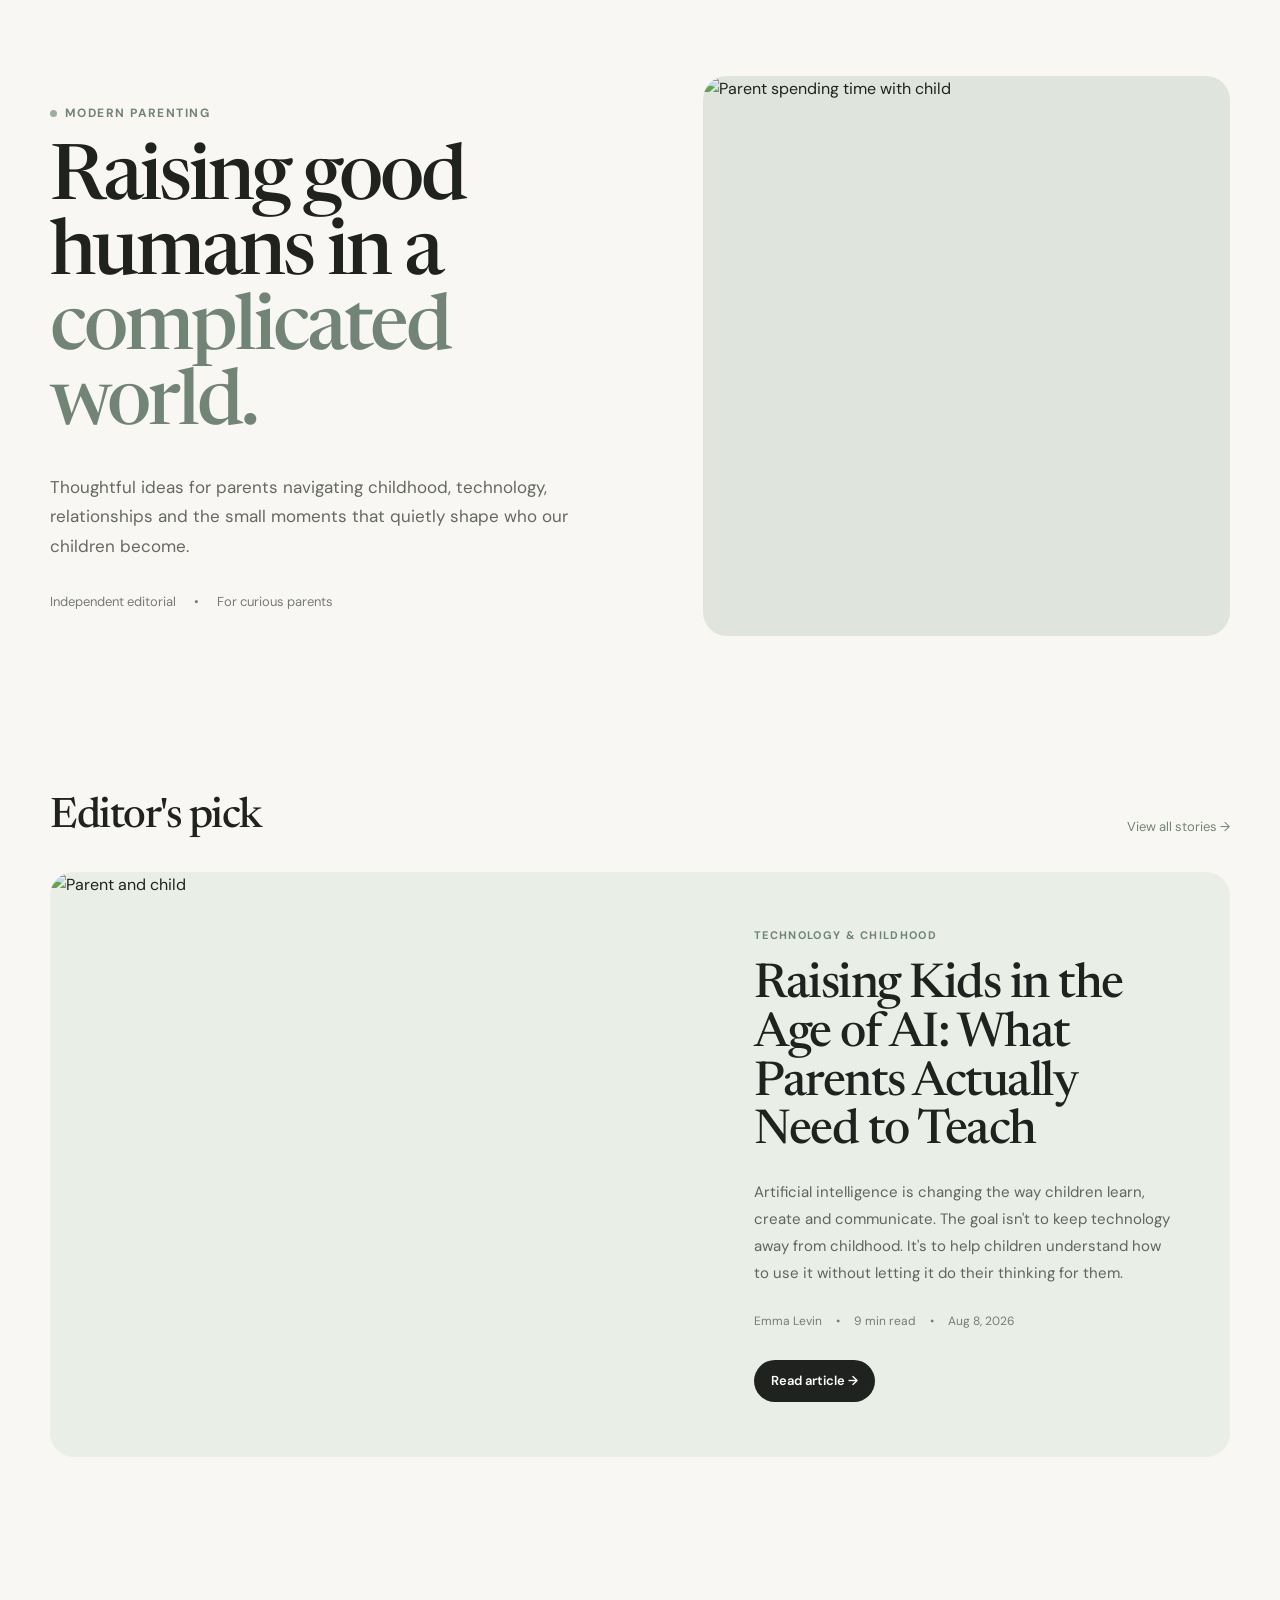
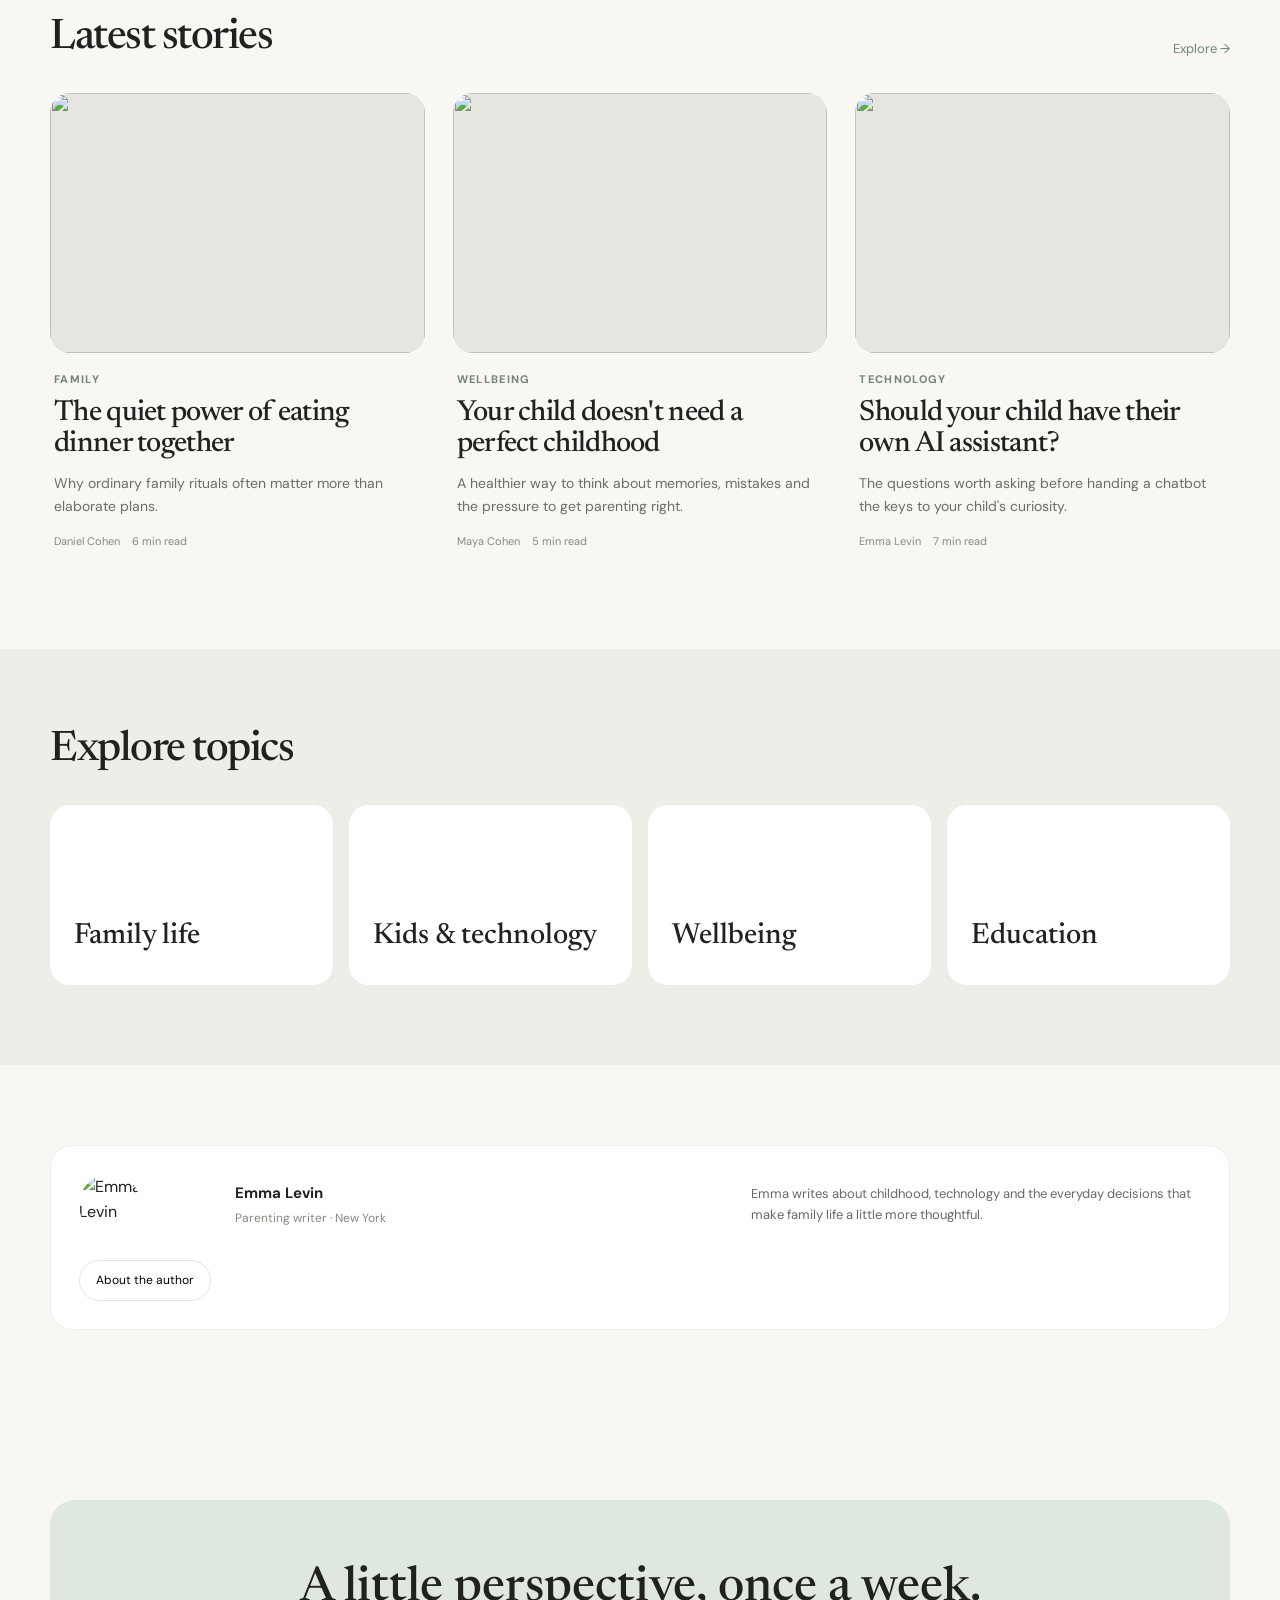
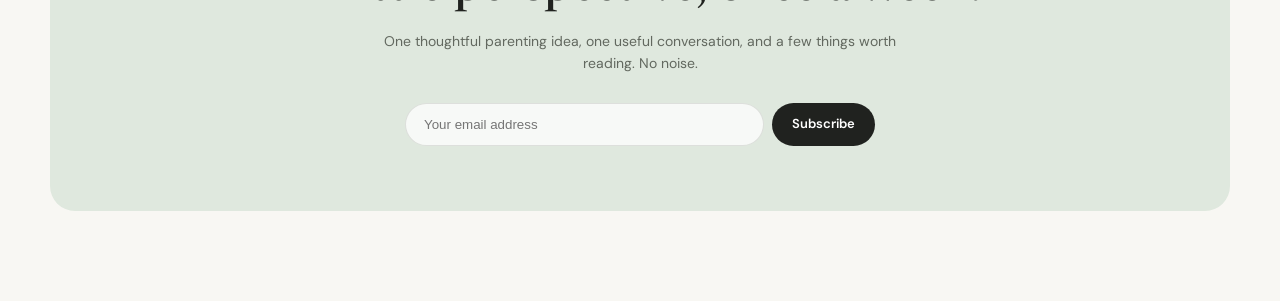
==== commit a9aa72d3: "Update index.html" ====
--- a/index.html
+++ b/index.html
@@ -11,8 +11,8 @@
 
 <link href="https://fonts.googleapis.com/css2?family=DM+Sans:wght@400;500;600;700&family=Newsreader:opsz,wght@6..72,400;6..72,500;6..72,600&display=swap" rel="stylesheet">
 
-<link rel="stylesheet" href="global.css" />
-<link rel="stylesheet" href="blog.css" />
+<link rel="stylesheet" href="css/global.css" />
+<link rel="stylesheet" href="css/blog.css" />
 
    
 </head>
@@ -411,105 +411,12 @@
      FOOTER
 ===================================================== -->
 
-
+<div id="site-footer"></div>
 
 
 
    
 
-<script>
-
-/* =========================================================
-   MOBILE NAV
-========================================================= */
-
-function toggleMobileNav() {
-
-    const nav = document.getElementById("mobileNav");
-
-    if (nav.style.display === "block") {
-        nav.style.display = "none";
-    } else {
-        nav.style.display = "block";
-    }
-}
-
-
-/* Close mobile navigation after clicking */
-
-document.querySelectorAll(".mobile-nav a").forEach(link => {
-
-    link.addEventListener("click", () => {
-
-        document.getElementById("mobileNav").style.display = "none";
-
-    });
-
-});
-
-
-/* =========================================================
-   NEWSLETTER
-========================================================= */
-
-function subscribe(event) {
-
-    event.preventDefault();
-
-    const email = event.target.querySelector("input").value;
-
-    if (!email) return;
-
-    alert(
-        "You're on the list. Welcome to Kindly."
-    );
-
-    event.target.reset();
-
-}
-
-
-/* =========================================================
-   ARTICLE NAVIGATION
-========================================================= */
-
-document.querySelectorAll('a[href="#article"]').forEach(link => {
-
-    link.addEventListener("click", event => {
-
-        event.preventDefault();
-
-        document.querySelector("#article").scrollIntoView({
-            behavior: "smooth"
-        });
-
-    });
-
-});
-
-
-/* =========================================================
-   HEADER SHADOW
-========================================================= */
-
-window.addEventListener("scroll", () => {
-
-    const header = document.querySelector(".site-header");
-
-    if (window.scrollY > 10) {
-
-        header.style.boxShadow =
-            "0 8px 30px rgba(25,30,25,.05)";
-
-    } else {
-
-        header.style.boxShadow = "none";
-
-    }
-
-});
-
-</script>
 
 </body>
 </html>
--- a/css/global.css
+++ b/css/global.css
@@ -0,0 +1,1070 @@
+/* =========================================================
+   RESET
+========================================================= */
+
+* {
+    box-sizing: border-box;
+    margin: 0;
+    padding: 0;
+}
+
+html {
+    scroll-behavior: smooth;
+}
+
+body {
+    background: #f8f7f3;
+    color: #20221f;
+    font-family: "DM Sans", sans-serif;
+    line-height: 1.6;
+}
+
+img {
+    display: block;
+    width: 100%;
+}
+
+a {
+    color: inherit;
+    text-decoration: none;
+}
+
+button {
+    font: inherit;
+}
+
+.container {
+    width: min(1180px, calc(100% - 48px));
+    margin: 0 auto;
+}
+
+/* =========================================================
+   HEADER
+========================================================= */
+
+.site-header {
+    position: sticky;
+    top: 0;
+    z-index: 1000;
+
+    width: 100%;
+
+    background: rgba(248, 247, 243, .94);
+    backdrop-filter: blur(18px);
+    -webkit-backdrop-filter: blur(18px);
+
+    border-bottom: 1px solid rgba(32, 34, 31, .08);
+}
+
+.header-inner {
+    min-height: 76px;
+
+    display: flex;
+    align-items: center;
+    justify-content: space-between;
+    gap: 30px;
+}
+
+.logo {
+    font-size: 22px;
+    font-weight: 700;
+    letter-spacing: -0.7px;
+    flex-shrink: 0;
+}
+
+.logo span {
+    color: #7b927d;
+}
+
+.main-nav {
+    display: flex;
+    align-items: center;
+    justify-content: center;
+    gap: 30px;
+}
+
+.main-nav a {
+    font-size: 14px;
+    color: #555952;
+    transition: color .2s ease;
+}
+
+.main-nav a:hover {
+    color: #20221f;
+}
+
+.header-actions {
+    display: flex;
+    align-items: center;
+    gap: 10px;
+}
+
+.subscribe-button {
+    border: 0;
+    background: #20221f;
+    color: white;
+
+    padding: 10px 17px;
+    border-radius: 999px;
+
+    font-size: 13px;
+    font-weight: 600;
+
+    cursor: pointer;
+}
+
+.menu-button {
+    display: none;
+
+    width: 42px;
+    height: 42px;
+
+    border: 1px solid rgba(32,34,31,.12);
+    background: white;
+    border-radius: 50%;
+
+    cursor: pointer;
+}
+
+/* =========================================================
+   MOBILE NAV
+========================================================= */
+
+.mobile-nav {
+    display: none;
+
+    padding: 12px 0 20px;
+    border-top: 1px solid rgba(32,34,31,.06);
+}
+
+.mobile-nav a {
+    display: block;
+    padding: 12px 0;
+
+    font-size: 15px;
+    color: #4e524d;
+
+    border-bottom: 1px solid rgba(32,34,31,.06);
+}
+
+/* =========================================================
+   HERO
+========================================================= */
+
+.hero {
+    padding: 76px 0 80px;
+}
+
+.hero-grid {
+    display: grid;
+    grid-template-columns: 1.05fr .95fr;
+    gap: 70px;
+    align-items: center;
+}
+
+.eyebrow {
+    display: inline-flex;
+    align-items: center;
+    gap: 8px;
+
+    color: #718576;
+    font-size: 12px;
+    font-weight: 700;
+    letter-spacing: .12em;
+    text-transform: uppercase;
+
+    margin-bottom: 20px;
+}
+
+.eyebrow::before {
+    content: "";
+    width: 7px;
+    height: 7px;
+    background: #9caf9c;
+    border-radius: 50%;
+}
+
+.hero h1 {
+    max-width: 700px;
+
+    font-family: "Newsreader", serif;
+    font-size: clamp(52px, 6vw, 82px);
+    line-height: .98;
+    font-weight: 500;
+    letter-spacing: -3px;
+}
+
+.hero h1 em {
+    color: #718576;
+    font-style: normal;
+}
+
+.hero-description {
+    max-width: 570px;
+
+    margin-top: 28px;
+
+    color: #656962;
+    font-size: 17px;
+    line-height: 1.75;
+}
+
+.hero-meta {
+    display: flex;
+    align-items: center;
+    gap: 18px;
+
+    margin-top: 30px;
+}
+
+.hero-meta span {
+    font-size: 13px;
+    color: #777b75;
+}
+
+.hero-image {
+    height: 560px;
+    overflow: hidden;
+    border-radius: 24px;
+    background: #dfe5dd;
+}
+
+.hero-image img {
+    width: 100%;
+    height: 100%;
+    object-fit: cover;
+}
+
+/* =========================================================
+   SECTION
+========================================================= */
+
+.section {
+    padding: 80px 0;
+}
+
+.section-header {
+    display: flex;
+    justify-content: space-between;
+    align-items: end;
+
+    margin-bottom: 34px;
+}
+
+.section-title {
+    font-family: "Newsreader", serif;
+    font-size: 42px;
+    line-height: 1;
+    font-weight: 500;
+    letter-spacing: -1.5px;
+}
+
+.section-link {
+    font-size: 13px;
+    color: #718576;
+}
+
+/* =========================================================
+   FEATURED ARTICLE
+========================================================= */
+
+.featured {
+    display: grid;
+    grid-template-columns: 1.1fr .9fr;
+
+    background: #e9eee7;
+    border-radius: 24px;
+    overflow: hidden;
+}
+
+.featured-image {
+    min-height: 470px;
+}
+
+.featured-image img {
+    width: 100%;
+    height: 100%;
+    object-fit: cover;
+}
+
+.featured-content {
+    padding: 55px;
+    display: flex;
+    flex-direction: column;
+    justify-content: center;
+}
+
+.category {
+    color: #718576;
+
+    font-size: 11px;
+    font-weight: 700;
+    letter-spacing: .12em;
+    text-transform: uppercase;
+}
+
+.featured-content h2 {
+    margin-top: 17px;
+
+    font-family: "Newsreader", serif;
+    font-size: 48px;
+    line-height: 1.02;
+    font-weight: 500;
+    letter-spacing: -1.5px;
+}
+
+.featured-content p {
+    margin-top: 22px;
+
+    color: #60655e;
+    font-size: 15px;
+    line-height: 1.8;
+}
+
+.article-meta {
+    display: flex;
+    align-items: center;
+    gap: 14px;
+
+    margin-top: 25px;
+
+    font-size: 12px;
+    color: #777c75;
+}
+
+.read-link {
+    display: inline-flex;
+    align-items: center;
+
+    margin-top: 28px;
+
+    width: fit-content;
+
+    padding: 11px 17px;
+
+    background: #20221f;
+    color: white;
+
+    border-radius: 999px;
+
+    font-size: 13px;
+    font-weight: 600;
+}
+
+/* =========================================================
+   ARTICLE GRID
+========================================================= */
+
+.article-grid {
+    display: grid;
+    grid-template-columns: repeat(3, 1fr);
+    gap: 28px;
+}
+
+.article-card {
+    cursor: pointer;
+}
+
+.card-image {
+    height: 260px;
+
+    overflow: hidden;
+    border-radius: 20px;
+
+    background: #e4e6df;
+}
+
+.card-image img {
+    height: 100%;
+    object-fit: cover;
+
+    transition: transform .45s ease;
+}
+
+.article-card:hover .card-image img {
+    transform: scale(1.035);
+}
+
+.card-content {
+    padding: 18px 4px;
+}
+
+.card-content h3 {
+    margin-top: 9px;
+
+    font-family: "Newsreader", serif;
+    font-size: 29px;
+    line-height: 1.08;
+    font-weight: 500;
+    letter-spacing: -.7px;
+}
+
+.card-content p {
+    margin-top: 11px;
+
+    color: #696e67;
+    font-size: 14px;
+    line-height: 1.7;
+}
+
+.card-meta {
+    display: flex;
+    gap: 12px;
+
+    margin-top: 14px;
+
+    color: #858981;
+    font-size: 11px;
+}
+
+/* =========================================================
+   TOPICS
+========================================================= */
+
+.topic-section {
+    background: #eeeee9;
+}
+
+.topic-grid {
+    display: grid;
+    grid-template-columns: repeat(4, 1fr);
+    gap: 16px;
+}
+
+.topic {
+    min-height: 180px;
+
+    display: flex;
+    align-items: end;
+
+    padding: 24px;
+
+    border-radius: 20px;
+
+    background: white;
+
+    transition:
+        transform .2s ease,
+        box-shadow .2s ease;
+}
+
+.topic:hover {
+    transform: translateY(-3px);
+    box-shadow: 0 12px 30px rgba(30,35,30,.07);
+}
+
+.topic h3 {
+    font-family: "Newsreader", serif;
+    font-size: 29px;
+    font-weight: 500;
+}
+
+/* =========================================================
+   AUTHOR STRIP
+========================================================= */
+
+.author-section {
+    padding: 80px 0;
+}
+
+.author-box {
+    display: grid;
+    grid-template-columns: auto 1fr auto;
+
+    align-items: center;
+    gap: 24px;
+
+    padding: 28px;
+
+    background: white;
+    border: 1px solid rgba(32,34,31,.07);
+
+    border-radius: 22px;
+}
+
+.author-avatar {
+    width: 62px;
+    height: 62px;
+
+    border-radius: 50%;
+
+    object-fit: cover;
+}
+
+.author-info strong {
+    display: block;
+
+    font-size: 15px;
+}
+
+.author-info span {
+    display: block;
+
+    margin-top: 4px;
+
+    color: #858981;
+    font-size: 12px;
+}
+
+.author-box p {
+    max-width: 450px;
+
+    color: #666b64;
+    font-size: 13px;
+}
+
+.author-button {
+    padding: 10px 16px;
+
+    border: 1px solid rgba(32,34,31,.12);
+    background: transparent;
+
+    border-radius: 999px;
+
+    font-size: 12px;
+}
+
+/* =========================================================
+   NEWSLETTER
+========================================================= */
+
+.newsletter {
+    padding: 90px 0;
+}
+
+.newsletter-box {
+    padding: 65px;
+
+    background: #dfe8de;
+
+    border-radius: 25px;
+
+    text-align: center;
+}
+
+.newsletter-box h2 {
+    font-family: "Newsreader", serif;
+    font-size: 48px;
+    line-height: 1;
+    font-weight: 500;
+}
+
+.newsletter-box p {
+    max-width: 520px;
+
+    margin: 17px auto 0;
+
+    color: #62685f;
+    font-size: 14px;
+}
+
+.newsletter-form {
+    max-width: 470px;
+
+    display: flex;
+    gap: 8px;
+
+    margin: 28px auto 0;
+}
+
+.newsletter-form input {
+    flex: 1;
+
+    min-width: 0;
+
+    border: 1px solid rgba(32,34,31,.12);
+
+    background: rgba(255,255,255,.75);
+
+    border-radius: 999px;
+
+    padding: 13px 18px;
+
+    outline: none;
+}
+
+.newsletter-form button {
+    border: 0;
+
+    padding: 0 20px;
+
+    background: #20221f;
+    color: white;
+
+    border-radius: 999px;
+
+    font-size: 13px;
+    font-weight: 600;
+
+    cursor: pointer;
+}
+
+/* =========================================================
+   FOOTER
+========================================================= */
+
+footer {
+    padding: 40px 0;
+
+    border-top: 1px solid rgba(32,34,31,.08);
+}
+
+.footer-inner {
+    display: flex;
+    justify-content: space-between;
+    align-items: center;
+}
+
+.footer-inner span {
+    color: #858981;
+    font-size: 12px;
+}
+
+.footer-links {
+    display: flex;
+    gap: 20px;
+}
+
+.footer-links a {
+    color: #686d66;
+    font-size: 12px;
+}
+
+/* =========================================================
+   ARTICLE PAGE
+========================================================= */
+
+.article-page {
+    max-width: 860px;
+    margin: 0 auto;
+
+    padding: 80px 0 100px;
+}
+
+.article-header {
+    text-align: center;
+}
+
+.article-header h1 {
+    margin-top: 18px;
+
+    font-family: "Newsreader", serif;
+    font-size: clamp(48px, 7vw, 76px);
+    line-height: .98;
+    font-weight: 500;
+
+    letter-spacing: -2.5px;
+}
+
+.article-subtitle {
+    max-width: 680px;
+
+    margin: 24px auto 0;
+
+    color: #666b64;
+
+    font-size: 18px;
+    line-height: 1.75;
+}
+
+.article-byline {
+    display: flex;
+    align-items: center;
+    justify-content: center;
+
+    gap: 12px;
+
+    margin-top: 30px;
+}
+
+.article-byline img {
+    width: 40px;
+    height: 40px;
+
+    border-radius: 50%;
+    object-fit: cover;
+}
+
+.article-byline-text {
+    text-align: left;
+}
+
+.article-byline-text strong {
+    display: block;
+    font-size: 13px;
+}
+
+.article-byline-text span {
+    display: block;
+    color: #858981;
+    font-size: 11px;
+}
+
+.article-hero {
+    height: 520px;
+
+    margin-top: 55px;
+
+    overflow: hidden;
+
+    border-radius: 25px;
+}
+
+.article-hero img {
+    width: 100%;
+    height: 100%;
+    object-fit: cover;
+}
+
+.article-body {
+    max-width: 690px;
+    margin: 65px auto 0;
+}
+
+.article-body p {
+    margin-bottom: 27px;
+
+    font-size: 17px;
+    line-height: 1.9;
+
+    color: #3e423d;
+}
+
+.article-body h2 {
+    margin: 60px 0 22px;
+
+    font-family: "Newsreader", serif;
+    font-size: 39px;
+    line-height: 1.05;
+    font-weight: 500;
+}
+
+.article-body h3 {
+    margin: 38px 0 14px;
+
+    font-size: 19px;
+}
+
+.article-body ul {
+    margin: 22px 0 30px;
+    padding-left: 22px;
+}
+
+.article-body li {
+    margin: 10px 0;
+
+    font-size: 16px;
+    line-height: 1.75;
+}
+
+.pull-quote {
+    margin: 50px -50px;
+
+    padding: 35px 40px;
+
+    border-top: 1px solid #cfd4cd;
+    border-bottom: 1px solid #cfd4cd;
+
+    font-family: "Newsreader", serif;
+    font-size: 32px;
+    line-height: 1.25;
+
+    color: #647866;
+}
+
+.tip-box {
+    margin: 40px 0;
+
+    padding: 28px;
+
+    background: #edf1eb;
+
+    border-radius: 18px;
+}
+
+.tip-box strong {
+    display: block;
+
+    margin-bottom: 9px;
+
+    font-size: 13px;
+    color: #5f7562;
+
+    text-transform: uppercase;
+    letter-spacing: .08em;
+}
+
+.tip-box p {
+    margin: 0;
+
+    font-size: 15px;
+}
+
+.age-grid {
+    display: grid;
+    grid-template-columns: repeat(3, 1fr);
+    gap: 14px;
+
+    margin: 28px 0 40px;
+}
+
+.age-card {
+    padding: 20px;
+
+    background: #f1f1ed;
+
+    border-radius: 17px;
+}
+
+.age-card strong {
+    display: block;
+    margin-bottom: 8px;
+}
+
+.age-card p {
+    margin: 0;
+
+    font-size: 13px;
+    line-height: 1.65;
+}
+
+.article-end {
+    margin-top: 70px;
+    padding-top: 35px;
+
+    border-top: 1px solid #d7dad4;
+
+    color: #72776f;
+    font-size: 13px;
+}
+
+/* =========================================================
+   RELATED
+========================================================= */
+
+.related {
+    margin-top: 80px;
+    padding-top: 50px;
+
+    border-top: 1px solid rgba(32,34,31,.08);
+}
+
+.related h2 {
+    font-family: "Newsreader", serif;
+    font-size: 36px;
+    font-weight: 500;
+}
+
+.related-grid {
+    display: grid;
+    grid-template-columns: repeat(2, 1fr);
+    gap: 25px;
+
+    margin-top: 25px;
+}
+
+/* =========================================================
+   RESPONSIVE
+========================================================= */
+
+@media (max-width: 900px) {
+
+    .container {
+        width: min(100% - 32px, 700px);
+    }
+
+    .main-nav {
+        display: none;
+    }
+
+    .menu-button {
+        display: block;
+    }
+
+    .hero {
+        padding: 55px 0;
+    }
+
+    .hero-grid {
+        grid-template-columns: 1fr;
+        gap: 35px;
+    }
+
+    .hero h1 {
+        letter-spacing: -2px;
+    }
+
+    .hero-image {
+        height: 420px;
+    }
+
+    .featured {
+        grid-template-columns: 1fr;
+    }
+
+    .featured-image {
+        min-height: 340px;
+    }
+
+    .featured-content {
+        padding: 35px;
+    }
+
+    .article-grid {
+        grid-template-columns: 1fr 1fr;
+    }
+
+    .topic-grid {
+        grid-template-columns: 1fr 1fr;
+    }
+
+    .author-box {
+        grid-template-columns: auto 1fr;
+    }
+
+    .author-button {
+        grid-column: 2;
+        width: fit-content;
+    }
+
+    .article-page {
+        width: min(100% - 32px, 700px);
+        padding-top: 55px;
+    }
+
+    .article-hero {
+        height: 400px;
+    }
+
+    .pull-quote {
+        margin-left: 0;
+        margin-right: 0;
+    }
+}
+
+@media (max-width: 600px) {
+
+    .header-inner {
+        min-height: 68px;
+    }
+
+    .subscribe-button {
+        display: none;
+    }
+
+    .hero h1 {
+        font-size: 53px;
+    }
+
+    .hero-description {
+        font-size: 15px;
+    }
+
+    .hero-image {
+        height: 330px;
+        border-radius: 20px;
+    }
+
+    .section {
+        padding: 60px 0;
+    }
+
+    .section-title {
+        font-size: 36px;
+    }
+
+    .featured-content {
+        padding: 28px;
+    }
+
+    .featured-content h2 {
+        font-size: 39px;
+    }
+
+    .article-grid {
+        grid-template-columns: 1fr;
+    }
+
+    .card-image {
+        height: 280px;
+    }
+
+    .topic-grid {
+        grid-template-columns: 1fr;
+    }
+
+    .topic {
+        min-height: 140px;
+    }
+
+    .author-box {
+        grid-template-columns: auto 1fr;
+    }
+
+    .author-box p {
+        grid-column: 1 / -1;
+    }
+
+    .newsletter-box {
+        padding: 40px 22px;
+    }
+
+    .newsletter-box h2 {
+        font-size: 39px;
+    }
+
+    .newsletter-form {
+        flex-direction: column;
+    }
+
+    .newsletter-form input,
+    .newsletter-form button {
+        min-height: 46px;
+    }
+
+    .footer-inner {
+        flex-direction: column;
+        gap: 18px;
+    }
+
+    .article-header h1 {
+        font-size: 48px;
+        letter-spacing: -1.7px;
+    }
+
+    .article-subtitle {
+        font-size: 16px;
+    }
+
+    .article-hero {
+        height: 300px;
+        margin-top: 40px;
+        border-radius: 20px;
+    }
+
+    .article-body {
+        margin-top: 45px;
+    }
+
+    .article-body p {
+        font-size: 16px;
+    }
+
+    .article-body h2 {
+        font-size: 34px;
+        margin-top: 48px;
+    }
+
+    .pull-quote {
+        font-size: 27px;
+        padding: 28px 0;
+    }
+
+    .age-grid {
+        grid-template-columns: 1fr;
+    }
+
+    .related-grid {
+        grid-template-columns: 1fr;
+    }
+}
--- a/css/blog.css
+++ b/css/blog.css
@@ -0,0 +1 @@
+blog css file
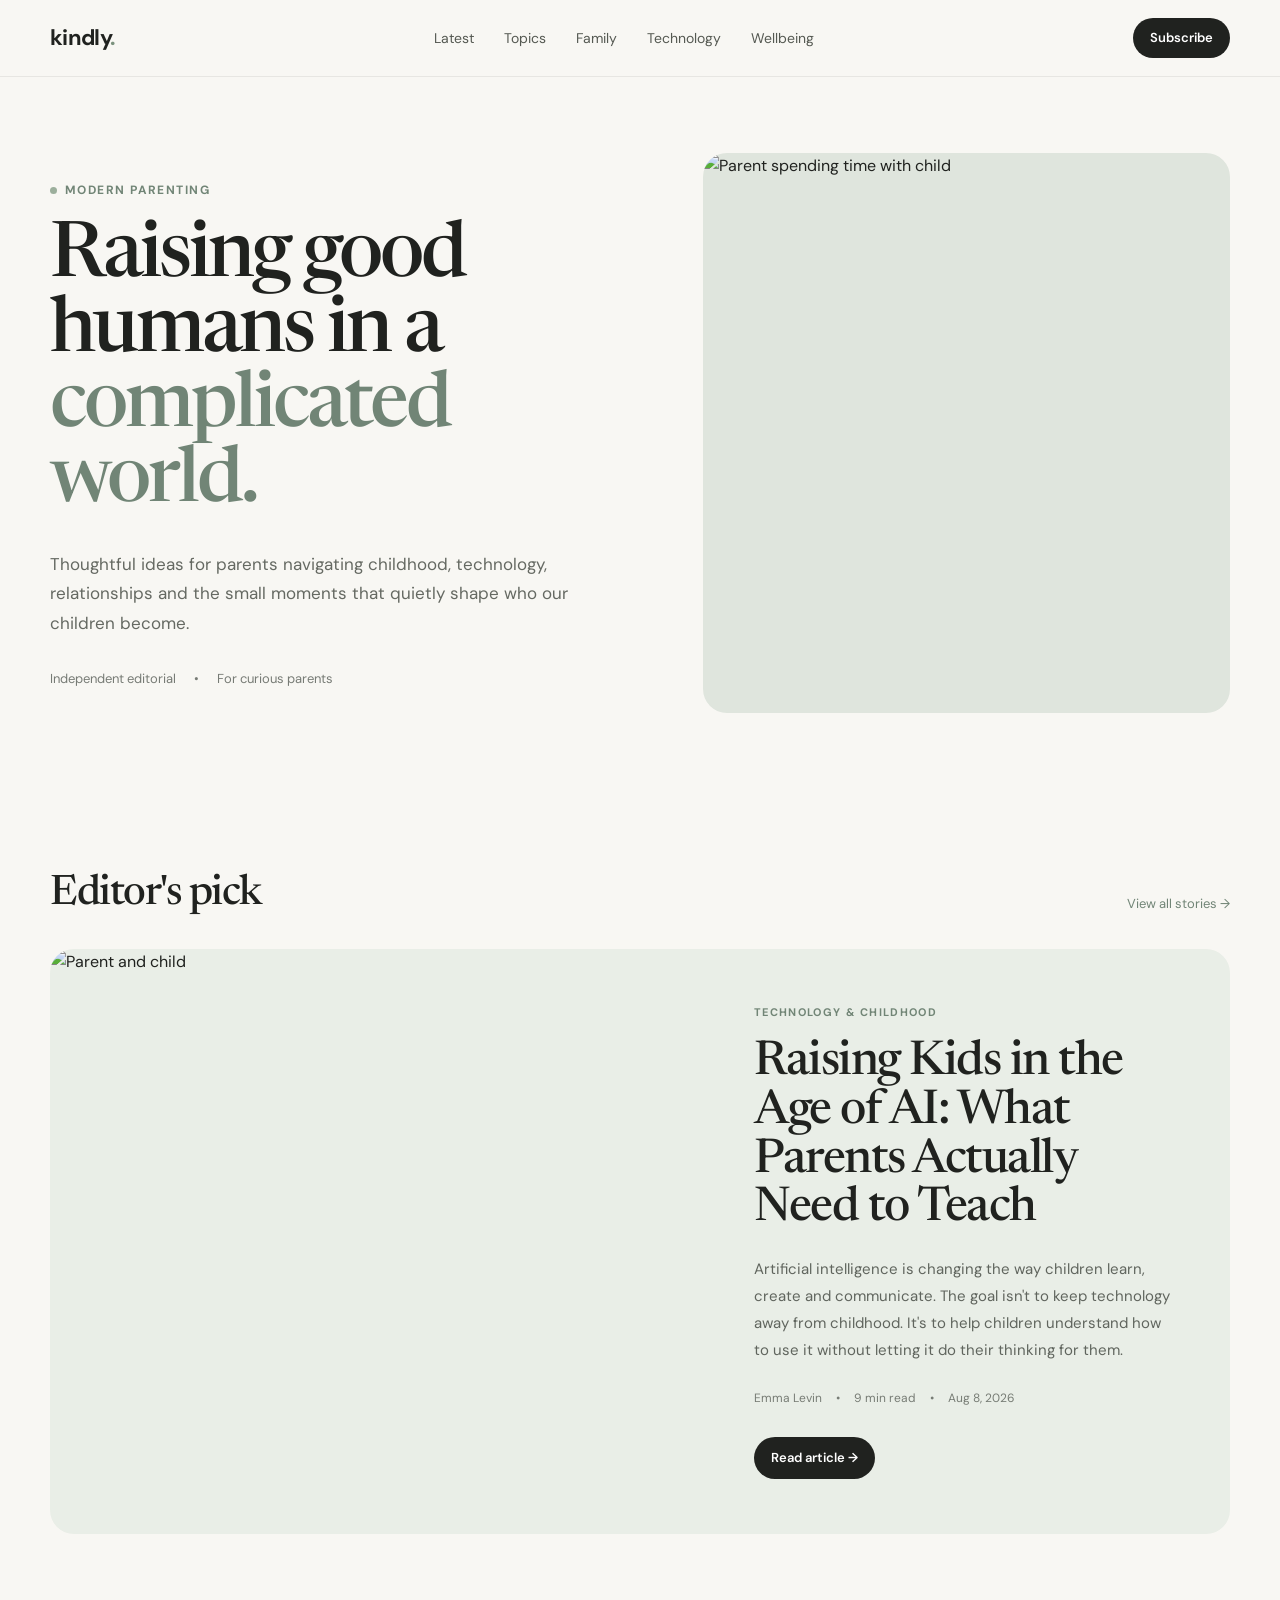
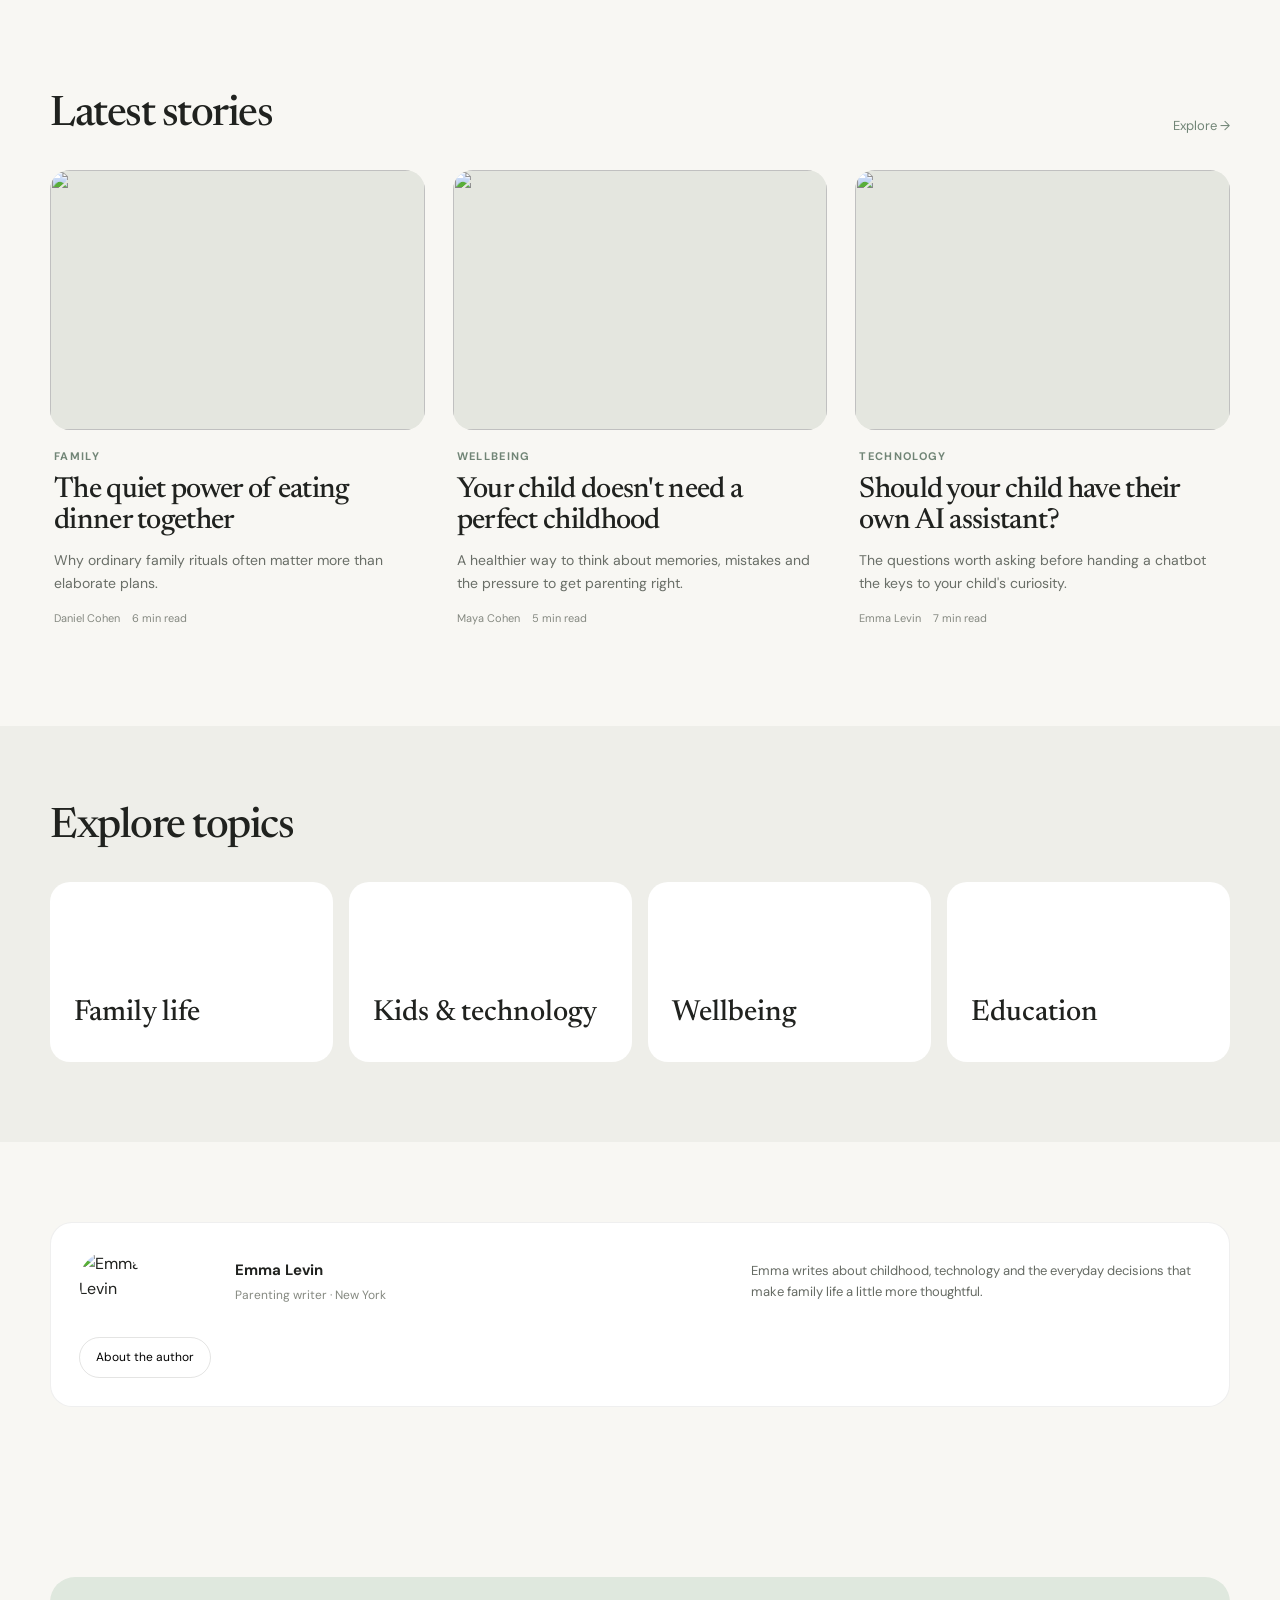
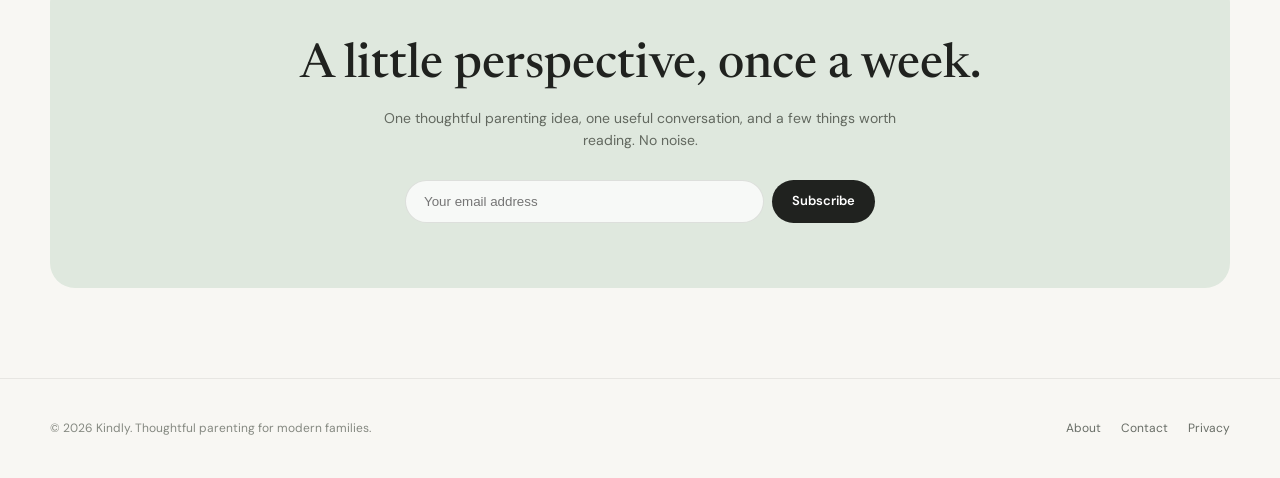
==== commit c6c7a539: "Update index.html" ====
--- a/index.html
+++ b/index.html
@@ -415,6 +415,11 @@
 
 
 
+<!-- =====================================================
+     SCRIPTS
+===================================================== -->
+   
+<script src="js/components.js"></script>
    
 
 
